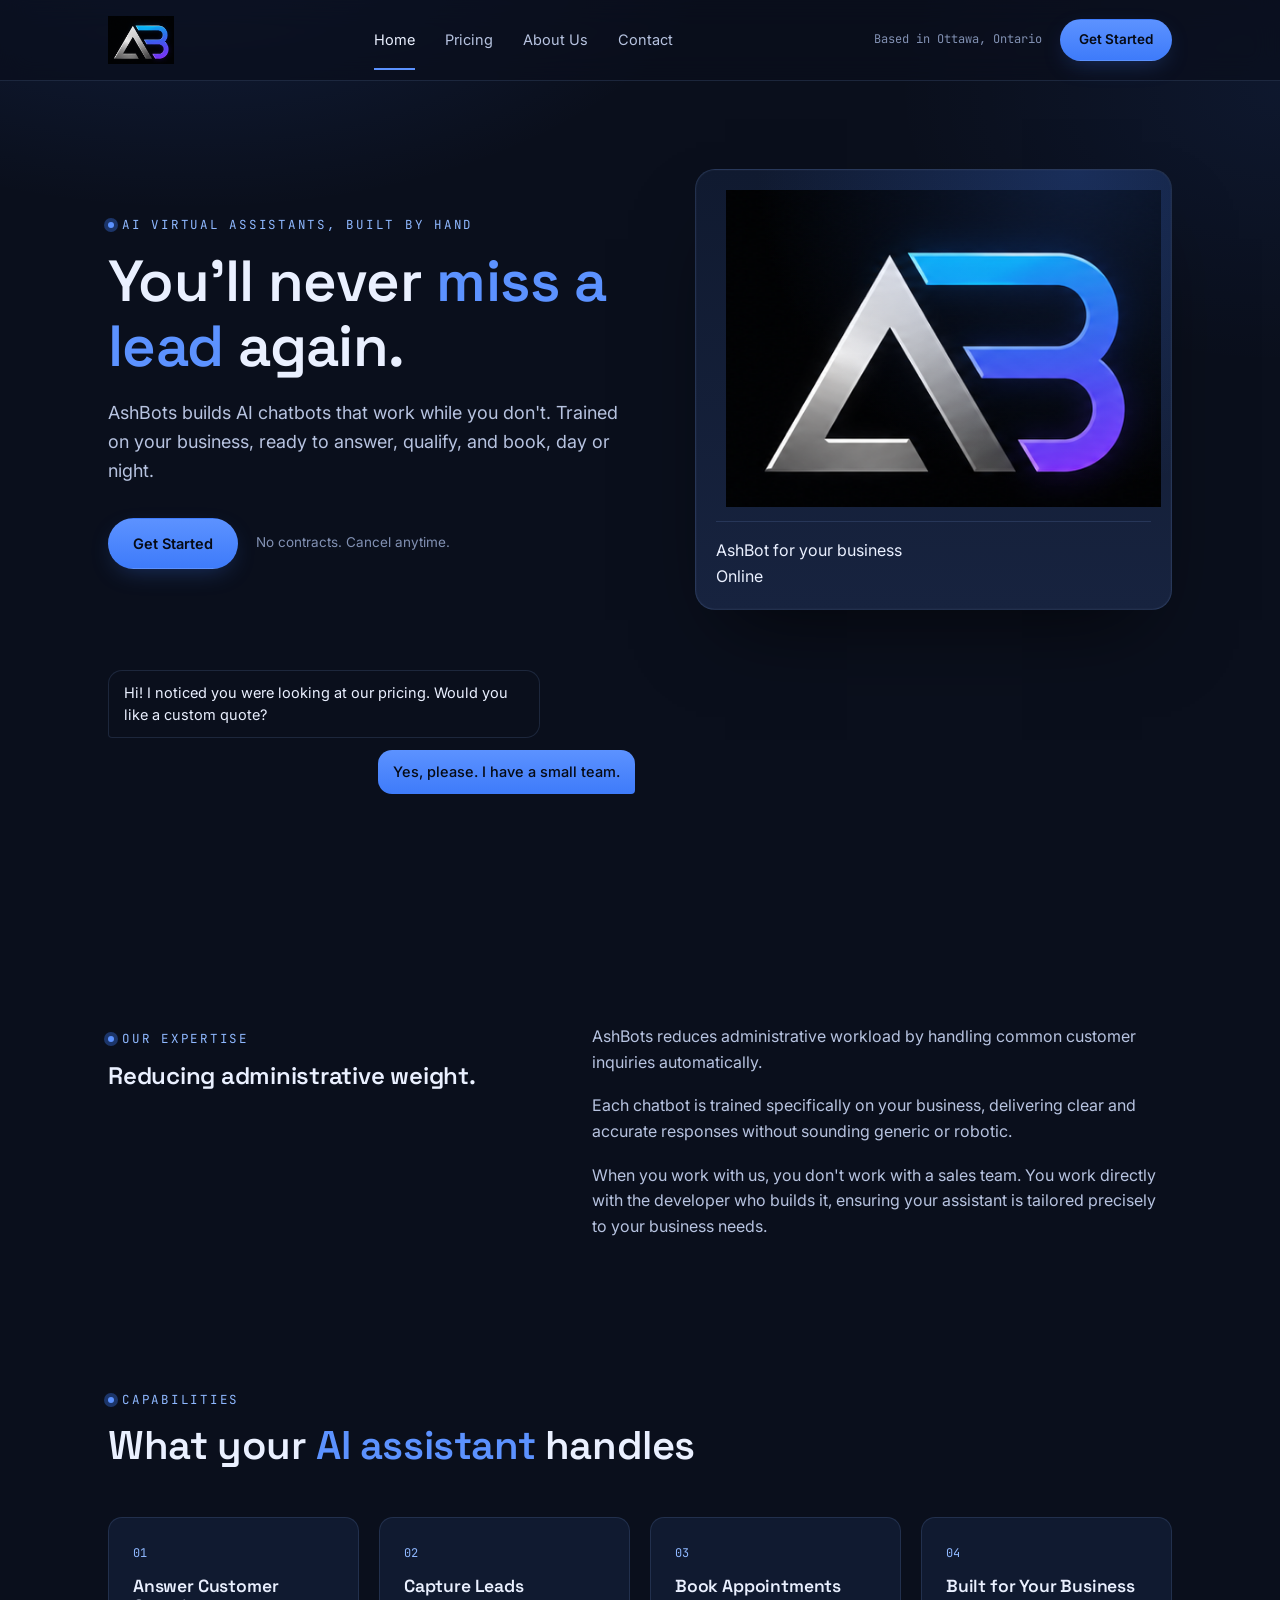
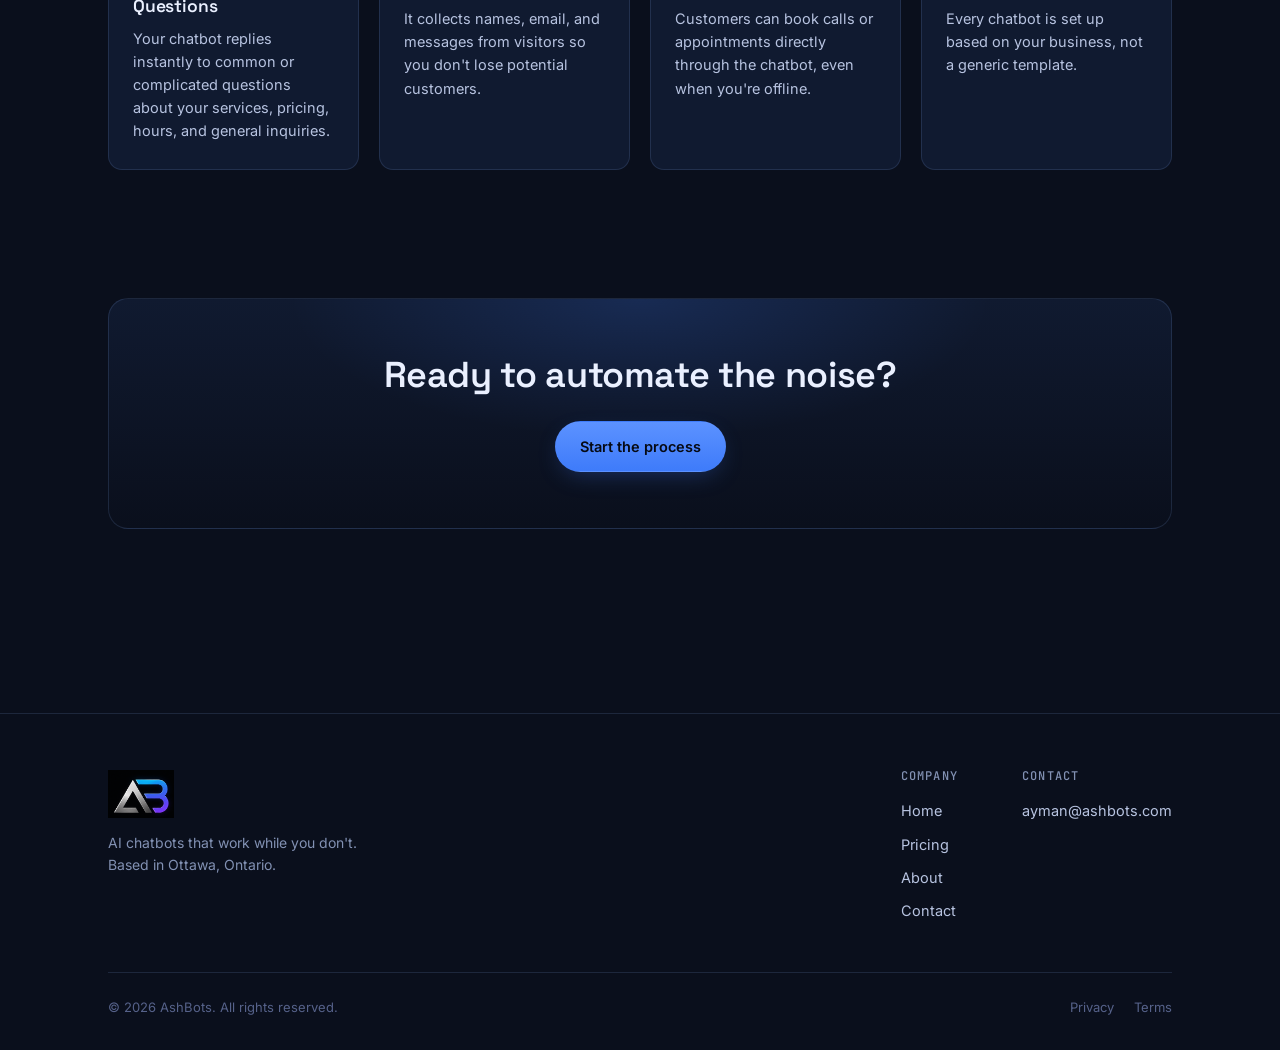
==== Ashbots/index.html @ 3899b925 "Update index.html" ====
<!DOCTYPE html>
<html lang="en">
<head>
<meta charset="UTF-8">
<meta name="viewport" content="width=device-width, initial-scale=1">
<title>AshBots - Custom AI Chatbots for Your Business</title>
<meta name="description" content="Build custom AI chatbots that help businesses reply to customers instantly, capture leads, and handle bookings 24/7. Work directly with the developer who builds it.">
<meta name="keywords" content="AI chatbot, custom chatbot, business automation, lead capture, customer service, 24/7 support">
<link rel="preconnect" href="https://fonts.googleapis.com">
<link href="https://fonts.googleapis.com/css2?family=Space+Grotesk:wght@500;600;700&family=Inter:wght@400;500;600&family=JetBrains+Mono:wght@400;500&display=swap" rel="stylesheet">
<link rel="stylesheet" href="styles.css">
<link rel="icon" type="image/png" href="favicon.png">
</head>
<body>

<header class="site">
  <nav class="nav">
    <a href="index.html" class="brand">
      <img src="logo-icon.png" alt="AshBots" class="brand-logo">
    </a>
    <div class="nav-links">
      <a href="index.html" class="active">Home</a>
      <a href="pricing.html">Pricing</a>
      <a href="about.html">About Us</a>
      <a href="contact.html">Contact</a>
    </div>
    <div class="nav-cta">
      <span class="location-tag">Based in Ottawa, Ontario</span>
      <a href="contact.html" class="btn btn-primary btn-sm">Get Started</a>
    </div>
  </nav>
</header>

<main class="wrap">

  <section class="hero">
    <div>
      <span class="eyebrow">AI virtual assistants, built by hand</span>
      <h1>You'll never <span class="accent">miss a lead</span> again.</h1>
      <p class="sub">AshBots builds AI chatbots that work while you don't. Trained on your business, ready to answer, qualify, and book, day or night.</p>
      <div class="actions">
        <a href="pricing.html" class="btn btn-primary">Get Started</a>
        <span class="fineprint">No contracts. Cancel anytime.</span>
      </div>
    </div>

    <div class="chat-demo">
      <div class="chat-head">
        <div class="chat-avatar">
    <img src="logo-icon.png" alt="AshBots">
</div>
    <img src="logo-icon.png" alt="AshBots">
</div>
        <div class="who">AshBot for your business</div>
        <div class="status">Online</div>
      </div>
      <div class="chat-body" id="chatBody"></div>
    </div>
  </section>

  <section id="expertise">
    <div class="split">
      <div>
        <span class="eyebrow">Our Expertise</span>
        <h2>Reducing administrative weight.</h2>
      </div>
      <div class="content-block">
        <p>AshBots reduces administrative workload by handling common customer inquiries automatically.</p>
        <p>Each chatbot is trained specifically on your business, delivering clear and accurate responses without sounding generic or robotic.</p>
        <p>When you work with us, you don't work with a sales team. You work directly with the developer who builds it, ensuring your assistant is tailored precisely to your business needs.</p>
      </div>
    </div>
  </section>

  <section id="handles">
    <div class="section-head">
      <span class="eyebrow">Capabilities</span>
      <h2>What your <span class="accent">AI assistant</span> handles</h2>
    </div>
    <div class="grid-4">
      <div class="card">
        <div class="num">01</div>
        <h3>Answer Customer Questions</h3>
        <p>Your chatbot replies instantly to common or complicated questions about your services, pricing, hours, and general inquiries.</p>
      </div>
      <div class="card">
        <div class="num">02</div>
        <h3>Capture Leads</h3>
        <p>It collects names, email, and messages from visitors so you don't lose potential customers.</p>
      </div>
      <div class="card">
        <div class="num">03</div>
        <h3>Book Appointments</h3>
        <p>Customers can book calls or appointments directly through the chatbot, even when you're offline.</p>
      </div>
      <div class="card">
        <div class="num">04</div>
        <h3>Built for Your Business</h3>
        <p>Every chatbot is set up based on your business, not a generic template.</p>
      </div>
    </div>
  </section>

  <section>
    <div class="cta-band">
      <h2>Ready to automate the noise?</h2>
      <a href="contact.html" class="btn btn-primary">Start the process</a>
    </div>
  </section>

</main>

<footer class="site">
  <div class="wrap">
    <div class="footer-grid">
      <div class="footer-brand">
        <a href="index.html" class="brand">
          <img src="logo-icon.png" alt="AshBots" class="brand-logo">
        </a>
        <p>AI chatbots that work while you don't. Based in Ottawa, Ontario.</p>
      </div>
      <div class="footer-cols">
        <div class="footer-col">
          <h4>Company</h4>
          <a href="index.html">Home</a>
          <a href="pricing.html">Pricing</a>
          <a href="about.html">About</a>
          <a href="contact.html">Contact</a>
        </div>
        <div class="footer-col">
          <h4>Contact</h4>
          <a href="mailto:ayman@ashbots.com">ayman@ashbots.com</a>
        </div>
      </div>
    </div>
    <div class="footer-bottom">
      <span>&copy; 2026 AshBots. All rights reserved.</span>
      <div class="legal">
        <a href="#">Privacy</a>
        <a href="#">Terms</a>
      </div>
    </div>
  </div>
</footer>

<script src="script.js"></script>
</body>
</html>
---- Ashbots/styles.css ----
/* ============================================================
   AshBots — Design tokens
   ============================================================ */
:root {
  --navy-950: #05080f;
  --navy-900: #0a0f1c;
  --navy-800: #101a30;
  --navy-700: #17233f;
  --line: rgba(143, 184, 255, 0.14);

  --blue-500: #3e7bfa;
  --blue-400: #5c92ff;
  --blue-300: #8fb8ff;
  --blue-glow: rgba(62, 123, 250, 0.35);

  --ink-100: #eaf0ff;
  --ink-300: #b7c3e0;
  --ink-500: #8291b3;
  --ink-700: #56628a;

  --font-display: "Space Grotesk", "Inter", sans-serif;
  --font-body: "Inter", -apple-system, BlinkMacSystemFont, sans-serif;
  --font-mono: "JetBrains Mono", ui-monospace, monospace;

  --radius: 14px;
  --radius-sm: 8px;
  --container: 1120px;
}

* { box-sizing: border-box; }

html { scroll-behavior: smooth; }

@media (prefers-reduced-motion: reduce) {
  html { scroll-behavior: auto; }
  * { animation-duration: 0.01ms !important; animation-iteration-count: 1 !important; transition-duration: 0.01ms !important; }
}

body {
  margin: 0;
  background: var(--navy-900);
  background-image:
    radial-gradient(ellipse 900px 500px at 15% -10%, rgba(62,123,250,0.16), transparent 60%),
    radial-gradient(ellipse 700px 500px at 100% 10%, rgba(62,123,250,0.08), transparent 55%);
  background-attachment: fixed;
  color: var(--ink-100);
  font-family: var(--font-body);
  font-size: 16px;
  line-height: 1.6;
  -webkit-font-smoothing: antialiased;
}

a { color: inherit; text-decoration: none; }

img { max-width: 100%; display: block; }

.wrap {
  max-width: var(--container);
  margin: 0 auto;
  padding: 0 28px;
}

h1, h2, h3, h4 {
  font-family: var(--font-display);
  font-weight: 600;
  line-height: 1.12;
  letter-spacing: -0.01em;
  margin: 0;
}

.eyebrow {
  font-family: var(--font-mono);
  font-size: 12.5px;
  letter-spacing: 0.14em;
  text-transform: uppercase;
  color: var(--blue-300);
  display: inline-flex;
  align-items: center;
  gap: 8px;
  margin-bottom: 14px;
}

.eyebrow::before {
  content: "";
  width: 6px;
  height: 6px;
  border-radius: 50%;
  background: var(--blue-400);
  box-shadow: 0 0 0 4px var(--blue-glow);
}

p.lead {
  color: var(--ink-300);
  font-size: 17px;
  max-width: 54ch;
}

/* ---------- Buttons ---------- */
.btn {
  display: inline-flex;
  align-items: center;
  gap: 8px;
  padding: 13px 24px;
  border-radius: 999px;
  font-family: var(--font-body);
  font-weight: 600;
  font-size: 14.5px;
  cursor: pointer;
  border: 1px solid transparent;
  transition: transform 0.18s ease, box-shadow 0.18s ease, background 0.18s ease, border-color 0.18s ease;
  white-space: nowrap;
}
.btn:hover { transform: translateY(-1px); }

.btn-primary {
  background: linear-gradient(180deg, var(--blue-400), var(--blue-500));
  color: #060a14;
  box-shadow: 0 8px 24px -8px var(--blue-glow);
}
.btn-primary:hover { box-shadow: 0 12px 30px -6px var(--blue-glow); }

.btn-ghost {
  background: transparent;
  border-color: var(--line);
  color: var(--ink-100);
}
.btn-ghost:hover { border-color: var(--blue-400); background: rgba(62,123,250,0.08); }

.btn-sm { padding: 9px 18px; font-size: 13.5px; }

/* ---------- Nav ---------- */
header.site {
  position: sticky;
  top: 0;
  z-index: 40;
  backdrop-filter: blur(14px);
  background: rgba(10, 15, 28, 0.72);
  border-bottom: 1px solid var(--line);
}
.nav {
  display: flex;
  align-items: center;
  justify-content: space-between;
  padding: 16px 28px;
  max-width: var(--container);
  margin: 0 auto;
}
.brand {
  display: flex;
  align-items: center;
  gap: 10px;
  font-family: var(--font-display);
  font-weight: 700;
  font-size: 18px;
  letter-spacing: -0.01em;
}
.brand .mark {
  width: 28px;
  height: 28px;
  border-radius: 8px;
  background: linear-gradient(135deg, var(--blue-400), #1b3a8a);
  display: grid;
  place-items: center;
  font-family: var(--font-mono);
  font-size: 13px;
  color: #060a14;
  font-weight: 700;
  box-shadow: 0 0 0 1px rgba(255,255,255,0.06) inset;
}
.nav-links {
  display: flex;
  align-items: center;
  gap: 30px;
}
.nav-links a {
  font-size: 14.5px;
  color: var(--ink-300);
  transition: color 0.15s ease;
  position: relative;
}
.nav-links a:hover { color: var(--ink-100); }
.nav-links a.active { color: var(--ink-100); }
.nav-links a.active::after {
  content: "";
  position: absolute;
  left: 0; right: 0; bottom: -18px;
  height: 2px;
  background: var(--blue-400);
}
.nav-cta { display: flex; align-items: center; gap: 18px; }
.location-tag {
  font-family: var(--font-mono);
  font-size: 12px;
  color: var(--ink-500);
}
.nav-toggle { display: none; }

@media (max-width: 860px) {
  .nav-links { display: none; }
  .location-tag { display: none; }
}

/* ---------- Footer ---------- */
footer.site {
  border-top: 1px solid var(--line);
  margin-top: 120px;
  padding: 56px 0 32px;
}
.footer-grid {
  display: flex;
  justify-content: space-between;
  gap: 40px;
  flex-wrap: wrap;
  padding-bottom: 40px;
}
.footer-brand p {
  color: var(--ink-500);
  font-size: 14px;
  max-width: 32ch;
  margin-top: 14px;
}
.footer-cols {
  display: flex;
  gap: 64px;
  flex-wrap: wrap;
}
.footer-col h4 {
  font-family: var(--font-mono);
  font-size: 12px;
  letter-spacing: 0.1em;
  text-transform: uppercase;
  color: var(--ink-500);
  font-weight: 500;
  margin-bottom: 16px;
}
.footer-col a, .footer-col span {
  display: block;
  color: var(--ink-300);
  font-size: 14.5px;
  margin-bottom: 10px;
}
.footer-col a:hover { color: var(--blue-300); }
.footer-bottom {
  display: flex;
  justify-content: space-between;
  align-items: center;
  padding-top: 24px;
  border-top: 1px solid var(--line);
  font-size: 13px;
  color: var(--ink-700);
  flex-wrap: wrap;
  gap: 12px;
}
.footer-bottom .legal { display: flex; gap: 20px; }
.footer-bottom .legal a { color: var(--ink-700); }
.footer-bottom .legal a:hover { color: var(--ink-300); }

/* ---------- Hero ---------- */
.hero {
  padding: 88px 0 60px;
  display: grid;
  grid-template-columns: 1.05fr 0.95fr;
  gap: 60px;
  align-items: center;
}
.hero h1 {
  font-size: clamp(38px, 5vw, 58px);
  color: var(--ink-100);
}
.hero h1 .accent { color: var(--blue-400); }
.hero .sub {
  margin-top: 20px;
  color: var(--ink-300);
  font-size: 18px;
}
.hero .actions {
  margin-top: 32px;
  display: flex;
  align-items: center;
  gap: 18px;
}
.hero .fineprint {
  font-size: 13.5px;
  color: var(--ink-500);
}

@media (max-width: 900px) {
  .hero { grid-template-columns: 1fr; padding-top: 48px; }
}

/* ---------- Chat demo (signature element) ---------- */
.chat-demo {
  background: linear-gradient(180deg, var(--navy-800), var(--navy-700));
  border: 1px solid var(--line);
  border-radius: 20px;
  padding: 20px;
  box-shadow: 0 40px 80px -30px rgba(0,0,0,0.6), 0 0 0 1px rgba(255,255,255,0.02) inset;
  position: relative;
  overflow: hidden;
}
.chat-demo::before {
  content: "";
  position: absolute;
  inset: -1px;
  background: radial-gradient(circle at 80% 0%, var(--blue-glow), transparent 55%);
  opacity: 0.6;
  pointer-events: none;
}
.chat-head {
  display: flex;
  align-items: center;
  gap: 10px;
  padding-bottom: 14px;
  margin-bottom: 16px;
  border-bottom: 1px solid var(--line);
}
.chat-avatar {
  width: 40px;
  height: 40px;
  display: flex;
  align-items: center;
  justify-content: center;
}

.chat-avatar img {
  width: 100%;
  height: 100%;
  object-fit: contain;
}
.chat-head .who { font-size: 14.5px; font-weight: 600; }
.chat-head .status {
  font-family: var(--font-mono);
  font-size: 11.5px;
  color: #4ee6a8;
  display: flex; align-items: center; gap: 6px;
  margin-left: auto;
}
.chat-head .status::before {
  content: ""; width: 6px; height: 6px; border-radius: 50%; background: #4ee6a8;
}
.chat-body {
  display: flex;
  flex-direction: column;
  gap: 12px;
  min-height: 230px;
}
.bubble {
  max-width: 82%;
  padding: 11px 15px;
  border-radius: 14px;
  font-size: 14.5px;
  line-height: 1.5;
  opacity: 0;
  transform: translateY(8px);
  animation: rise 0.5s ease forwards;
}
.bubble.bot {
  background: var(--navy-900);
  border: 1px solid var(--line);
  border-bottom-left-radius: 4px;
  align-self: flex-start;
  color: var(--ink-100);
}
.bubble.user {
  background: linear-gradient(180deg, var(--blue-400), var(--blue-500));
  border-bottom-right-radius: 4px;
  align-self: flex-end;
  color: #060a14;
  font-weight: 500;
}
.bubble.system {
  align-self: center;
  background: rgba(78, 230, 168, 0.1);
  border: 1px solid rgba(78, 230, 168, 0.3);
  color: #4ee6a8;
  font-family: var(--font-mono);
  font-size: 12px;
  padding: 6px 14px;
  border-radius: 999px;
}
.typing {
  align-self: flex-start;
  display: flex;
  gap: 4px;
  padding: 13px 16px;
  background: var(--navy-900);
  border: 1px solid var(--line);
  border-radius: 14px;
  border-bottom-left-radius: 4px;
  opacity: 0;
  animation: rise 0.4s ease forwards;
}
.typing span {
  width: 6px; height: 6px; border-radius: 50%;
  background: var(--ink-500);
  animation: bounce 1.2s infinite ease-in-out;
}
.typing span:nth-child(2) { animation-delay: 0.15s; }
.typing span:nth-child(3) { animation-delay: 0.3s; }

@keyframes rise { to { opacity: 1; transform: translateY(0); } }
@keyframes bounce { 0%, 60%, 100% { transform: translateY(0); opacity: 0.5;} 30% { transform: translateY(-4px); opacity: 1; } }

/* ---------- Sections ---------- */
section { padding: 64px 0; }
.section-head { max-width: 640px; margin-bottom: 48px; }
.section-head h2 { font-size: clamp(28px, 3.4vw, 40px); }
.section-head .accent { color: var(--blue-400); }

/* ---------- Cards / grid ---------- */
.grid-4 {
  display: grid;
  grid-template-columns: repeat(4, 1fr);
  gap: 20px;
}
@media (max-width: 980px) { .grid-4 { grid-template-columns: repeat(2, 1fr); } }
@media (max-width: 600px) { .grid-4 { grid-template-columns: 1fr; } }

.card {
  background: var(--navy-800);
  border: 1px solid var(--line);
  border-radius: var(--radius);
  padding: 26px 24px;
  transition: border-color 0.2s ease, transform 0.2s ease;
}
.card:hover { border-color: rgba(143,184,255,0.32); transform: translateY(-3px); }
.card .num {
  font-family: var(--font-mono);
  font-size: 12px;
  color: var(--blue-300);
  margin-bottom: 14px;
}
.card h3 { font-size: 17.5px; margin-bottom: 10px; }
.card p { color: var(--ink-300); font-size: 14.5px; margin: 0; }

/* ---------- Split content block ---------- */
.split {
  display: grid;
  grid-template-columns: 0.85fr 1.15fr;
  gap: 56px;
  align-items: start;
}
@media (max-width: 900px) { .split { grid-template-columns: 1fr; } }

.stat-panel {
  background: var(--navy-800);
  border: 1px solid var(--line);
  border-radius: var(--radius);
  padding: 28px;
}
.stat-panel .quote {
  font-family: var(--font-display);
  font-size: 19px;
  line-height: 1.5;
  color: var(--ink-100);
}
.stat-panel .quote::before { content: "\201C"; color: var(--blue-400); }
.stat-panel .quote::after { content: "\201D"; color: var(--blue-400); }

.content-block p { color: var(--ink-300); margin: 0 0 18px; }
.content-block h3 { font-size: 20px; margin: 28px 0 12px; color: var(--ink-100); }
.content-block h3:first-child { margin-top: 0; }

/* ---------- CTA band ---------- */
.cta-band {
  border: 1px solid var(--line);
  border-radius: 20px;
  padding: 56px 48px;
  text-align: center;
  background: linear-gradient(180deg, var(--navy-800), var(--navy-900));
  position: relative;
  overflow: hidden;
}
.cta-band::before {
  content: "";
  position: absolute;
  inset: 0;
  background: radial-gradient(ellipse 500px 200px at 50% 0%, var(--blue-glow), transparent 70%);
  opacity: 0.5;
}
.cta-band h2 { font-size: clamp(26px, 3.4vw, 36px); position: relative; }
.cta-band .btn { margin-top: 26px; position: relative; }

/* ---------- Pricing ---------- */
.pricing-grid {
  display: grid;
  grid-template-columns: 1fr 1fr;
  gap: 24px;
  align-items: stretch;
}
@media (max-width: 800px) { .pricing-grid { grid-template-columns: 1fr; } }

.plan {
  background: var(--navy-800);
  border: 1px solid var(--line);
  border-radius: 18px;
  padding: 32px;
  display: flex;
  flex-direction: column;
}
.plan.featured {
  border-color: var(--blue-400);
  box-shadow: 0 0 0 1px var(--blue-400), 0 30px 60px -30px var(--blue-glow);
  position: relative;
}
.plan.featured::before {
  content: "Most chosen";
  position: absolute;
  top: -12px; left: 32px;
  background: var(--blue-400);
  color: #060a14;
  font-family: var(--font-mono);
  font-size: 11px;
  letter-spacing: 0.06em;
  text-transform: uppercase;
  padding: 5px 12px;
  border-radius: 999px;
  font-weight: 700;
}
.plan-name { font-family: var(--font-mono); font-size: 13px; letter-spacing: 0.08em; text-transform: uppercase; color: var(--blue-300); margin-bottom: 14px; }
.plan-price { font-family: var(--font-display); font-size: 30px; margin-bottom: 6px; color: var(--ink-100); }
.plan-price span { font-size: 15px; color: var(--ink-500); font-family: var(--font-body); font-weight: 400; }
.plan-desc { color: var(--ink-300); font-size: 14.5px; margin-bottom: 22px; }
.plan-list { list-style: none; margin: 0 0 28px; padding: 0; flex: 1; }
.plan-list li {
  display: flex;
  gap: 10px;
  align-items: flex-start;
  font-size: 14.5px;
  color: var(--ink-300);
  padding: 9px 0;
  border-top: 1px solid var(--line);
}
.plan-list li:first-child { border-top: none; }
.plan-list li::before {
  content: "";
  flex-shrink: 0;
  width: 16px; height: 16px;
  margin-top: 2px;
  border-radius: 5px;
  background: rgba(62,123,250,0.16);
  border: 1px solid rgba(143,184,255,0.3);
}
.plan .btn { align-self: flex-start; }

.pricing-note {
  margin-top: 36px;
  text-align: center;
  color: var(--ink-500);
  font-size: 14.5px;
}
.pricing-quote {
  font-family: var(--font-display);
  font-size: 20px;
  text-align: center;
  color: var(--ink-100);
  max-width: 620px;
  margin: 0 auto 56px;
}

/* ---------- Contact form ---------- */
.contact-grid {
  display: grid;
  grid-template-columns: 0.9fr 1.1fr;
  gap: 56px;
}
@media (max-width: 900px) { .contact-grid { grid-template-columns: 1fr; } }

.form-panel {
  background: var(--navy-800);
  border: 1px solid var(--line);
  border-radius: var(--radius);
  padding: 32px;
}
.field { margin-bottom: 20px; }
.field label {
  display: block;
  font-size: 13.5px;
  color: var(--ink-300);
  margin-bottom: 8px;
  font-family: var(--font-mono);
  letter-spacing: 0.02em;
}
.field input, .field textarea {
  width: 100%;
  background: var(--navy-900);
  border: 1px solid var(--line);
  border-radius: var(--radius-sm);
  padding: 12px 14px;
  color: var(--ink-100);
  font-family: var(--font-body);
  font-size: 14.5px;
  resize: vertical;
  transition: border-color 0.15s ease;
}
.field input:focus, .field textarea:focus {
  outline: none;
  border-color: var(--blue-400);
}
.direct-box {
  border-top: 1px solid var(--line);
  margin-top: 24px;
  padding-top: 20px;
}
.direct-box .email {
  font-family: var(--font-mono);
  color: var(--blue-300);
  font-size: 14px;
}
.brand-logo {
    height: 48px;
    width: auto;
    display: block;
}
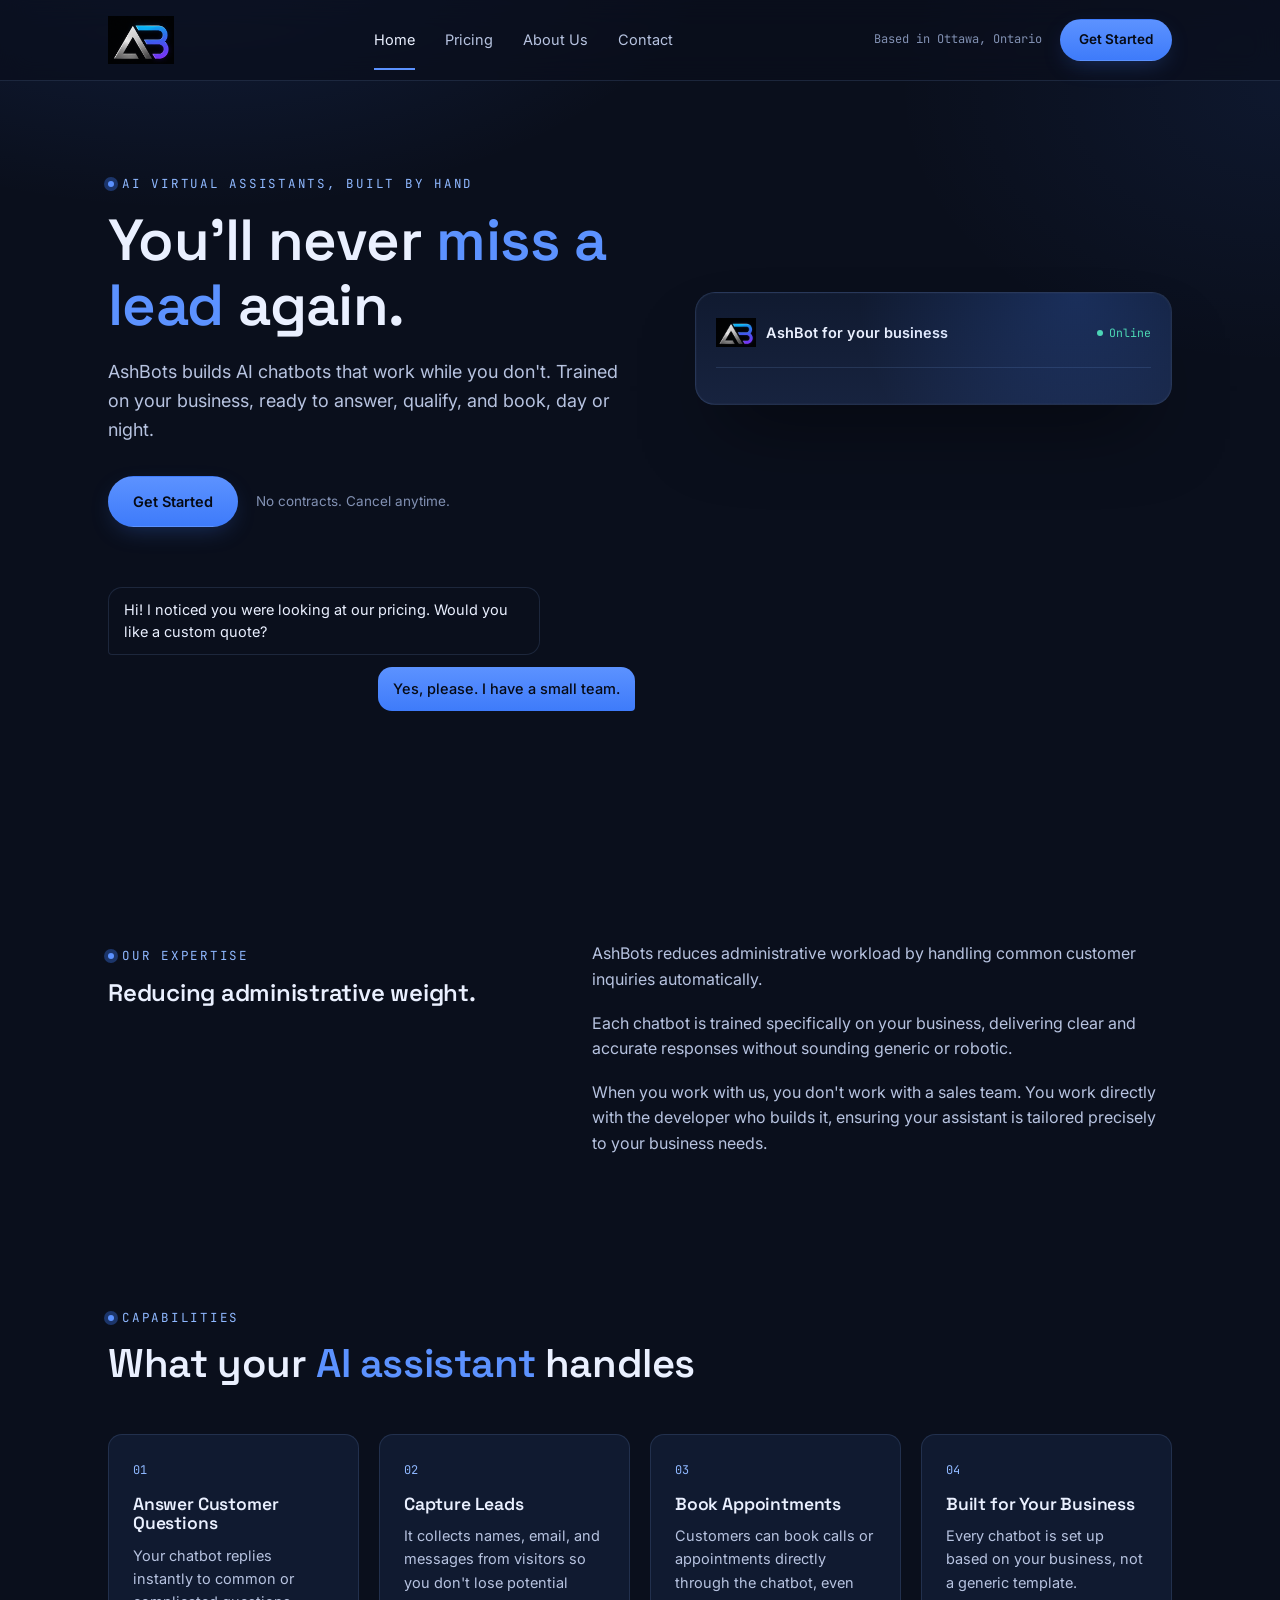
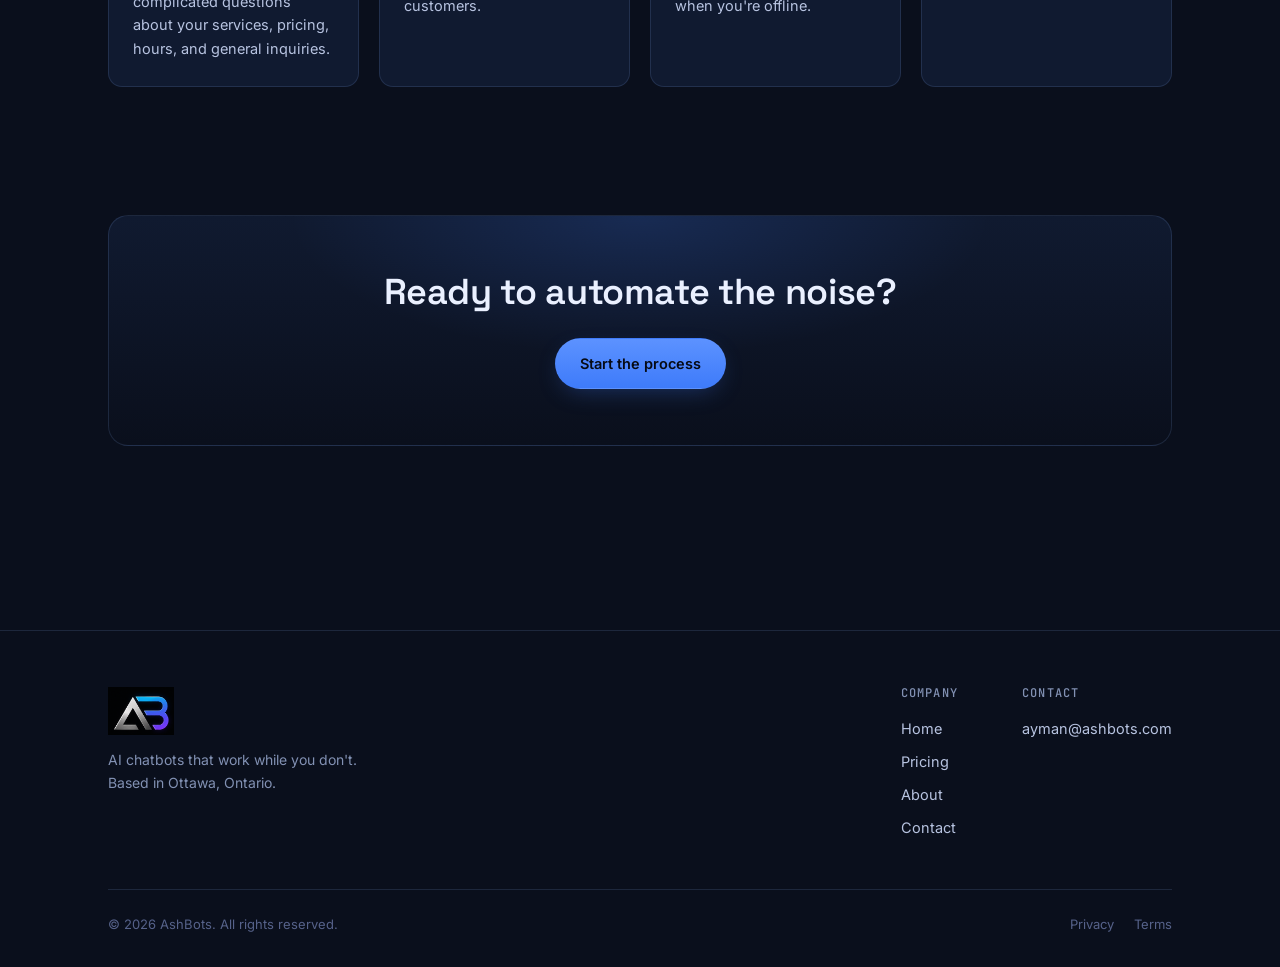
==== commit 9268a77f: "Update index.html" ====
--- a/Ashbots/index.html
+++ b/Ashbots/index.html
@@ -45,14 +45,13 @@
     </div>
 
     <div class="chat-demo">
-      <div class="chat-head">
-        <div class="chat-avatar">
-    <img src="logo-icon.png" alt="AshBots">
+     <div class="chat-head">
+    <div class="chat-avatar">
+        <img src="logo-icon.png" alt="AshBots">
+    </div>
+    <div class="who">AshBot for your business</div>
+    <div class="status">Online</div>
 </div>
-    <img src="logo-icon.png" alt="AshBots">
-</div>
-        <div class="who">AshBot for your business</div>
-        <div class="status">Online</div>
       </div>
       <div class="chat-body" id="chatBody"></div>
     </div>
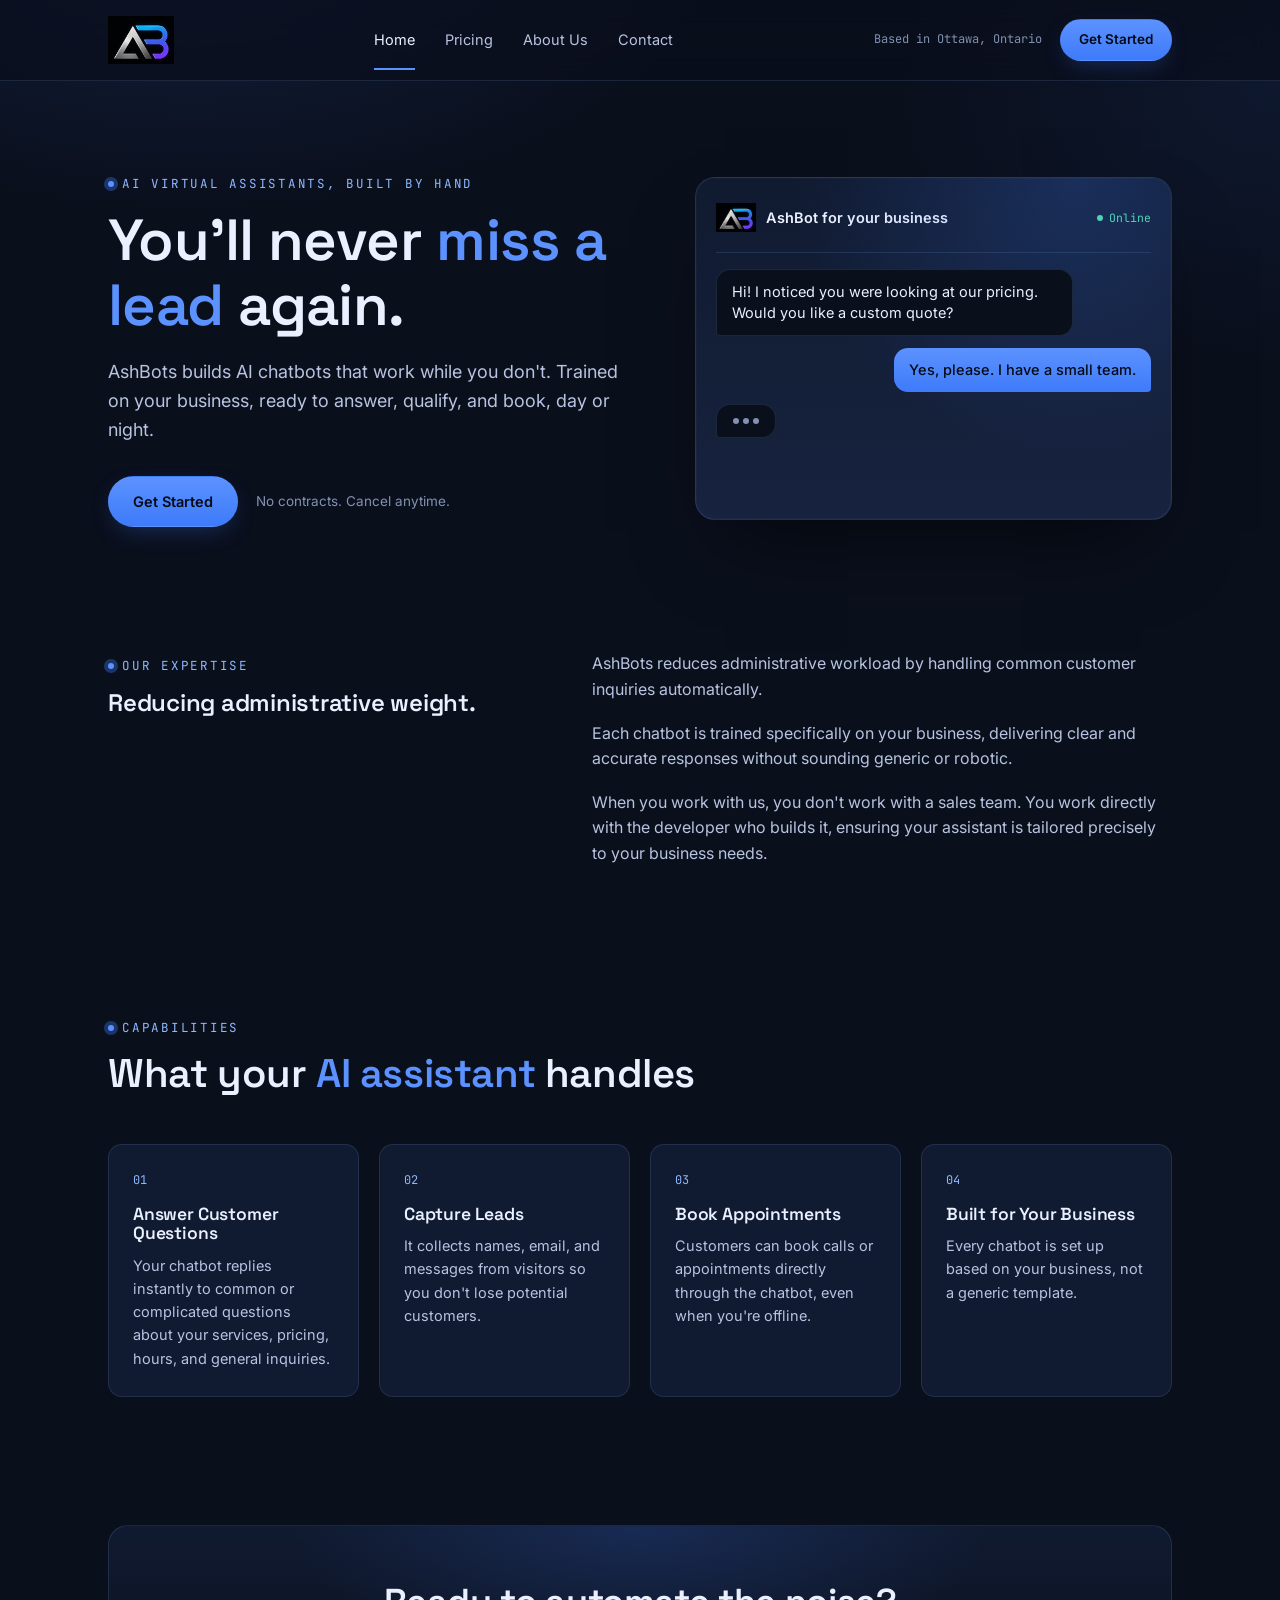
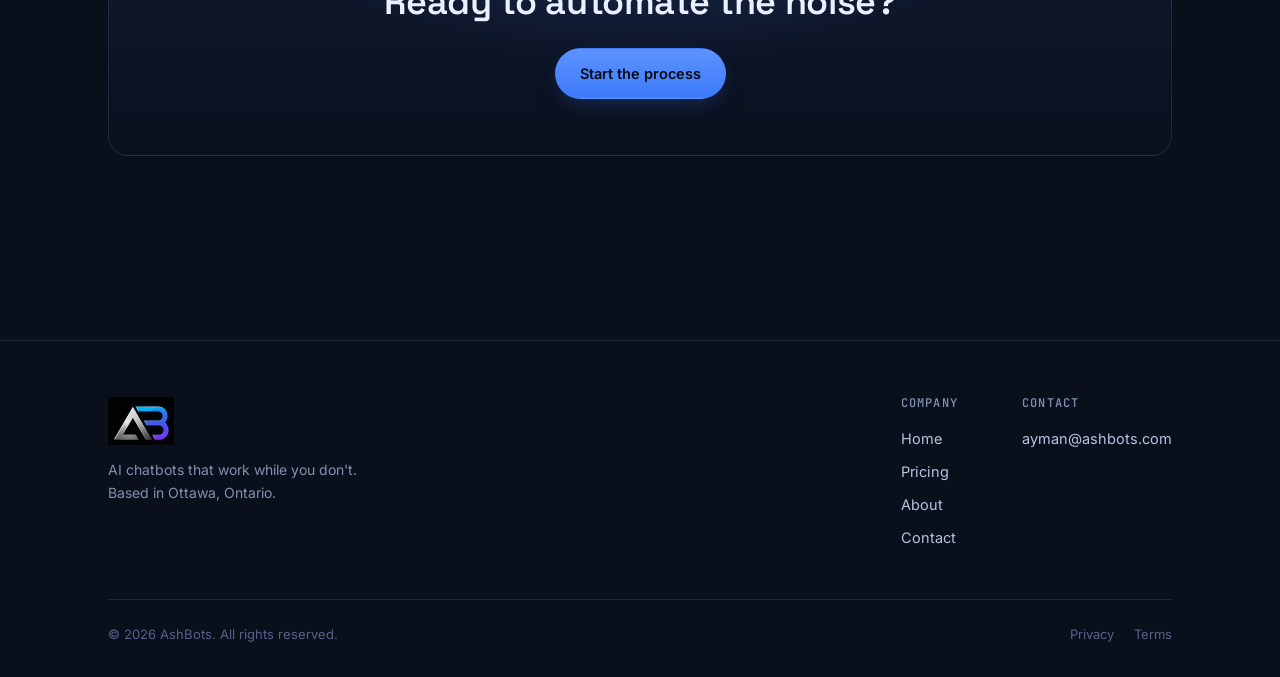
==== commit 84e98c6d: "Update index.html" ====
--- a/Ashbots/index.html
+++ b/Ashbots/index.html
@@ -45,16 +45,16 @@
     </div>
 
     <div class="chat-demo">
-     <div class="chat-head">
+  <div class="chat-head">
     <div class="chat-avatar">
-        <img src="logo-icon.png" alt="AshBots">
+      <img src="logo-icon.png" alt="AshBots">
     </div>
     <div class="who">AshBot for your business</div>
     <div class="status">Online</div>
+  </div>
+
+  <div class="chat-body" id="chatBody"></div>
 </div>
-      </div>
-      <div class="chat-body" id="chatBody"></div>
-    </div>
   </section>
 
   <section id="expertise">
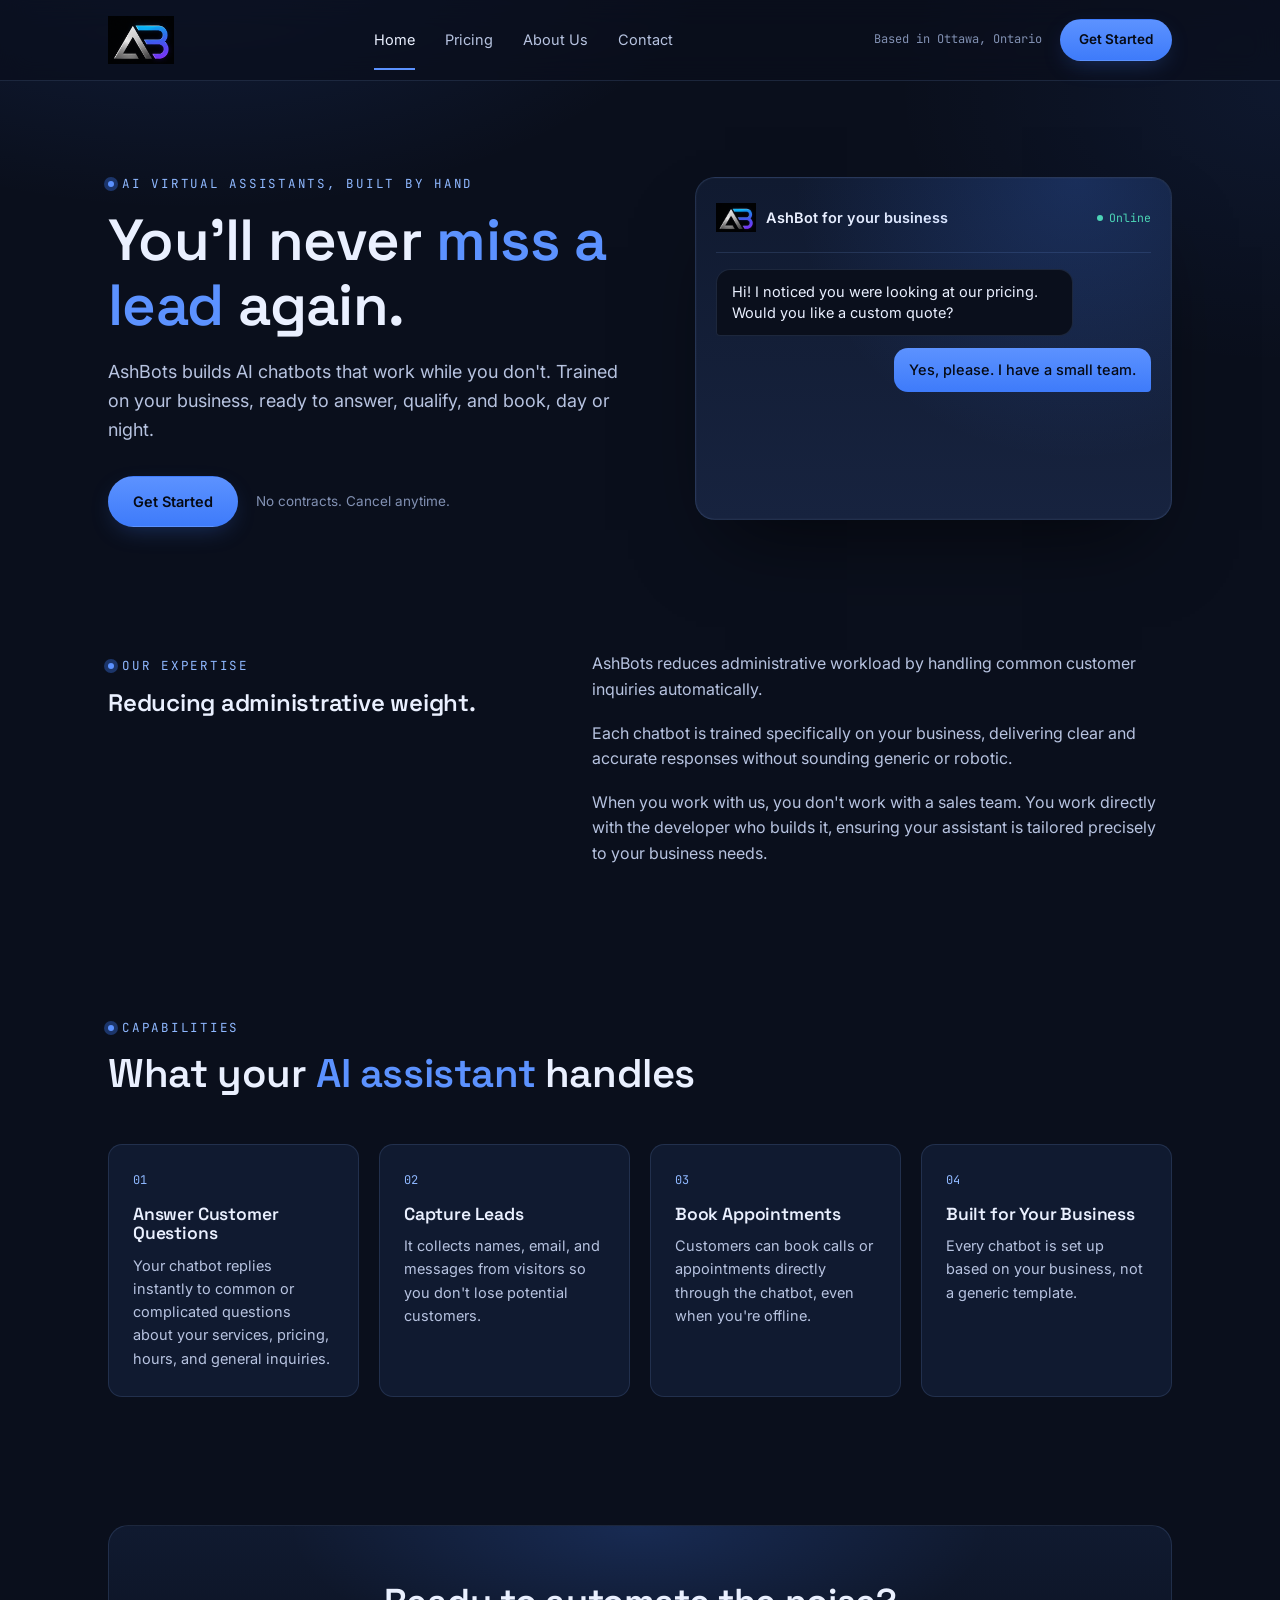
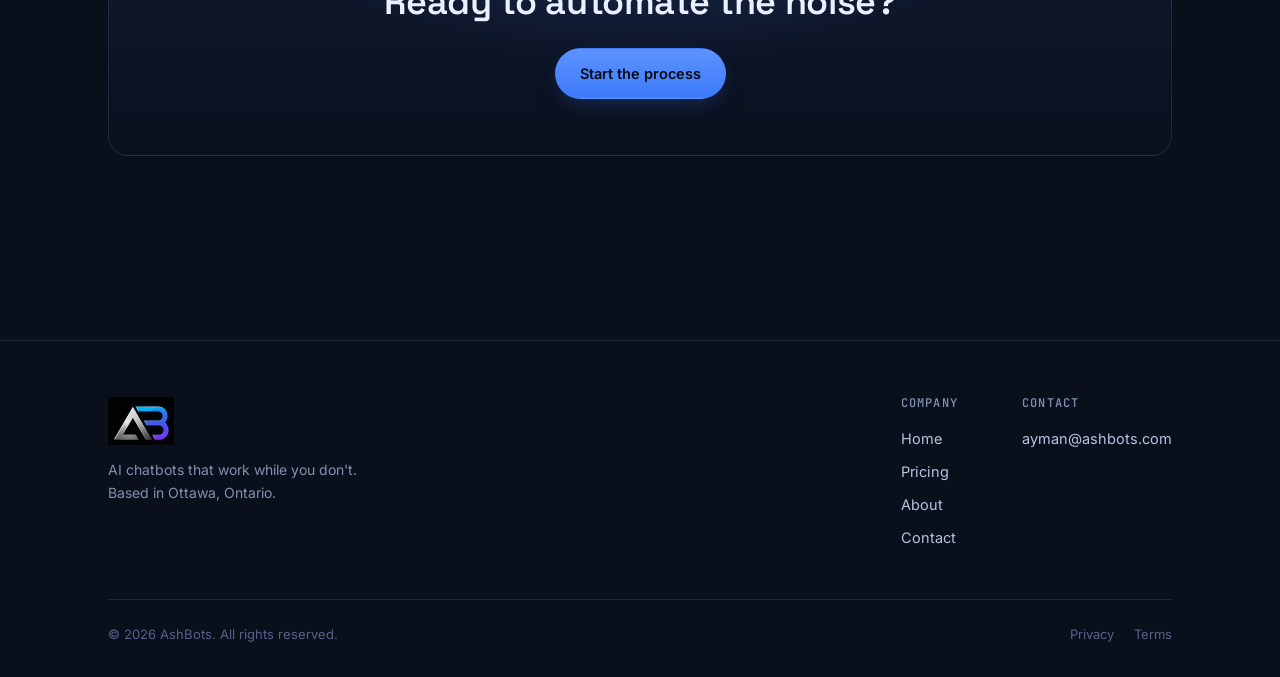
==== commit cba7c0d3: "Update index.html" ====
--- a/Ashbots/index.html
+++ b/Ashbots/index.html
@@ -45,16 +45,15 @@
     </div>
 
     <div class="chat-demo">
-  <div class="chat-head">
-    <div class="chat-avatar">
-      <img src="logo-icon.png" alt="AshBots">
+      <div class="chat-head">
+        <div class="chat-avatar">
+          <img src="logo-icon.png" alt="AshBots">
+        </div>
+        <div class="who">AshBot for your business</div>
+        <div class="status">Online</div>
+      </div>
+      <div class="chat-body" id="chatBody"></div>
     </div>
-    <div class="who">AshBot for your business</div>
-    <div class="status">Online</div>
-  </div>
-
-  <div class="chat-body" id="chatBody"></div>
-</div>
   </section>
 
   <section id="expertise">
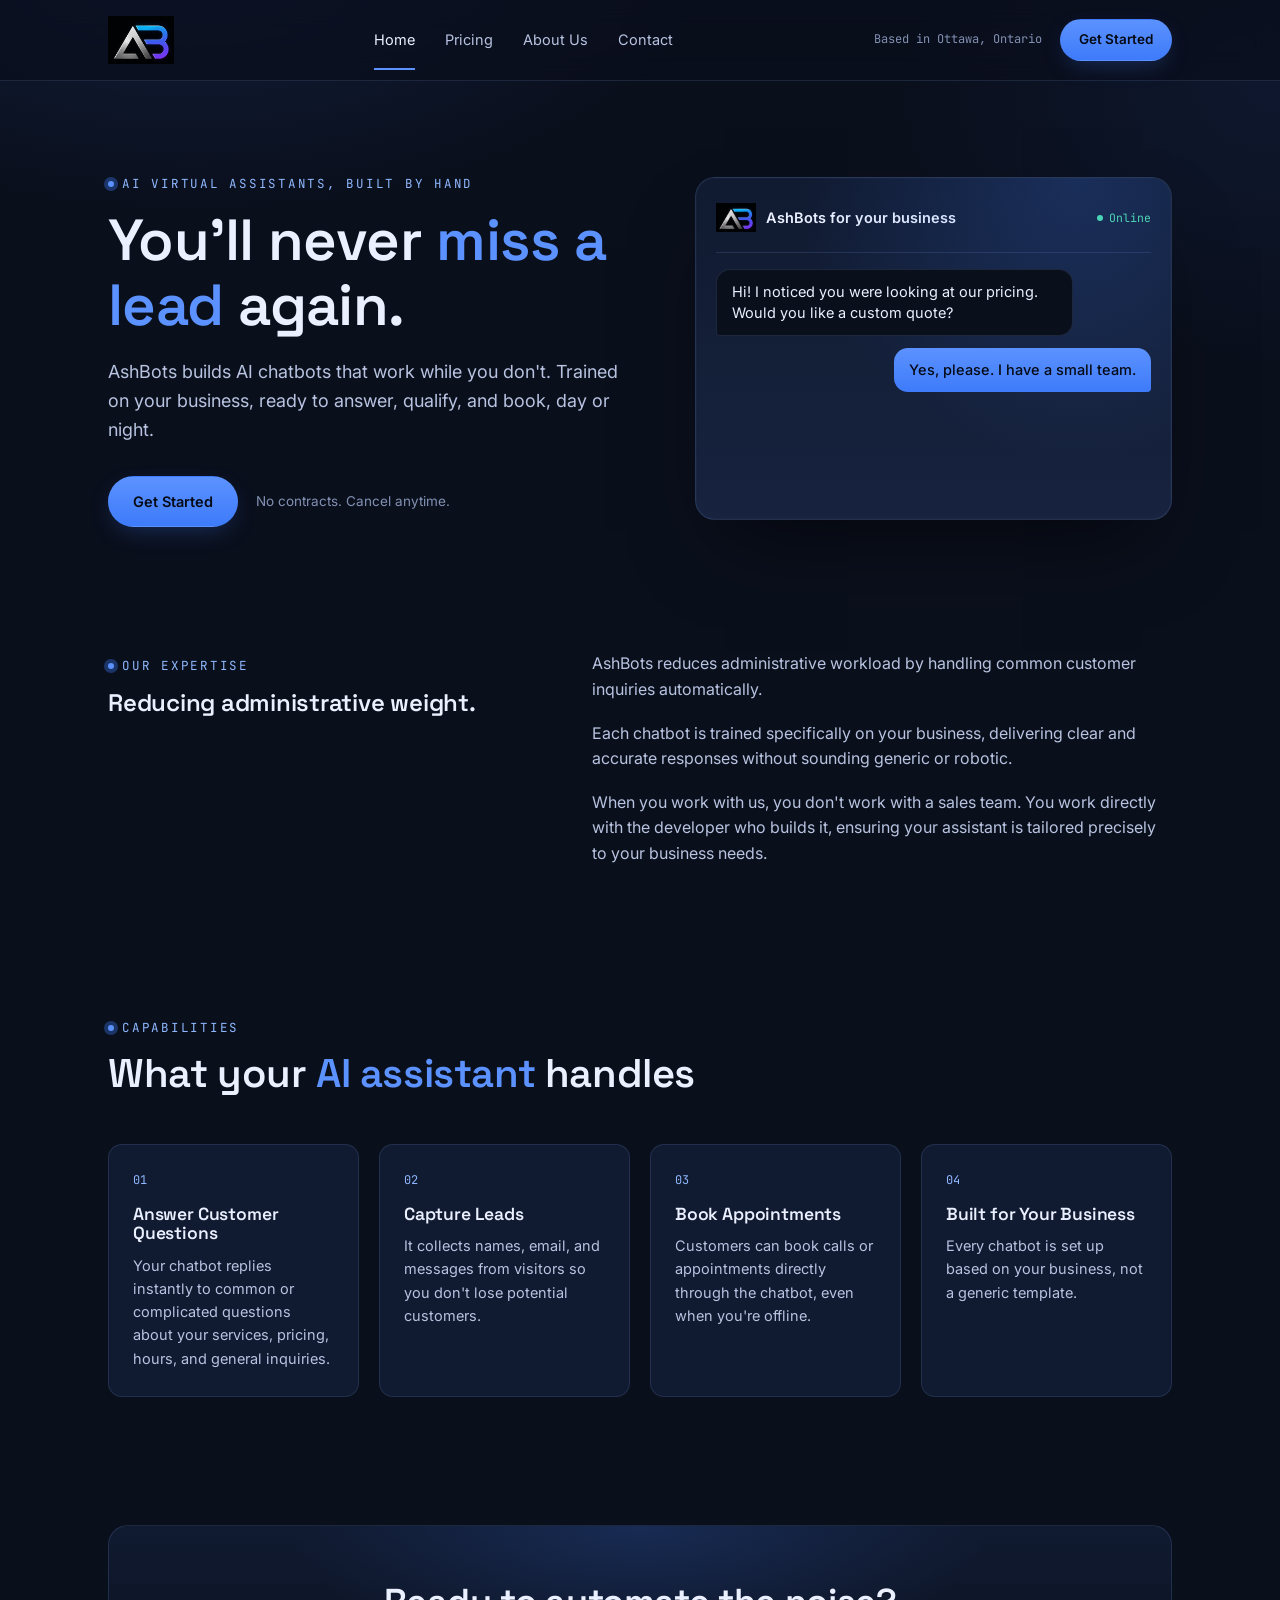
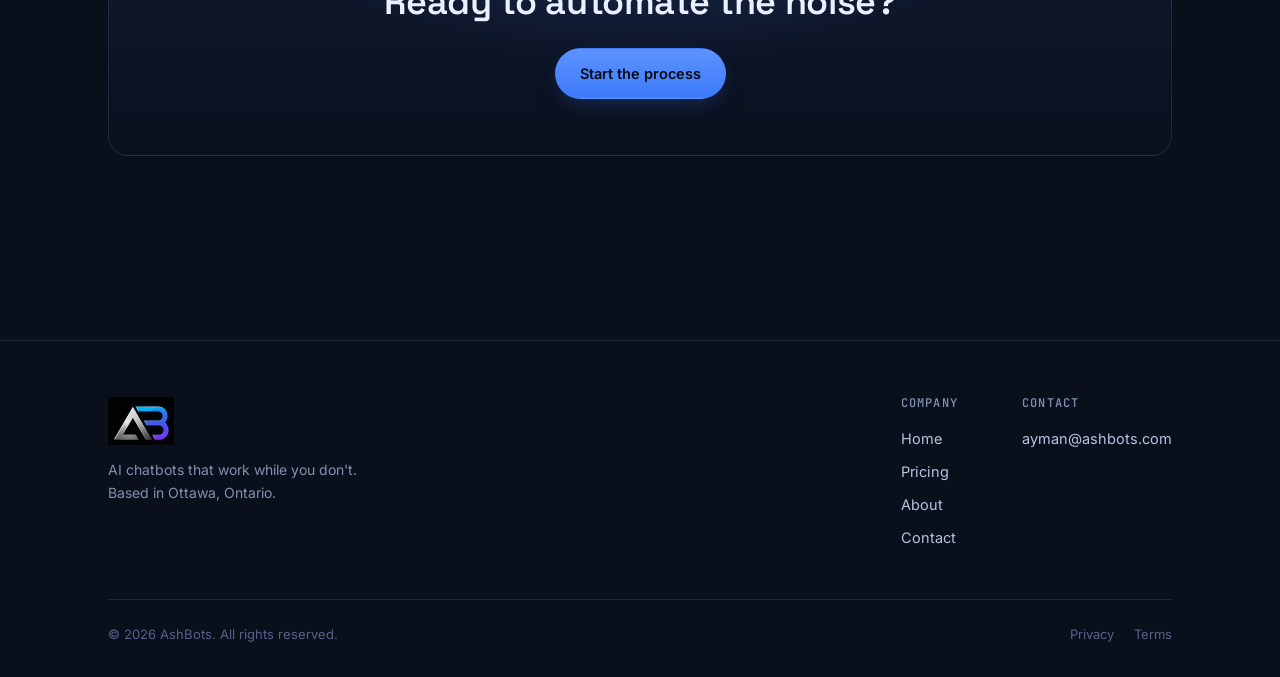
==== commit 462ca94e: "Update index.html" ====
--- a/Ashbots/index.html
+++ b/Ashbots/index.html
@@ -49,7 +49,7 @@
         <div class="chat-avatar">
           <img src="logo-icon.png" alt="AshBots">
         </div>
-        <div class="who">AshBot for your business</div>
+        <div class="who">AshBots for your business</div>
         <div class="status">Online</div>
       </div>
       <div class="chat-body" id="chatBody"></div>
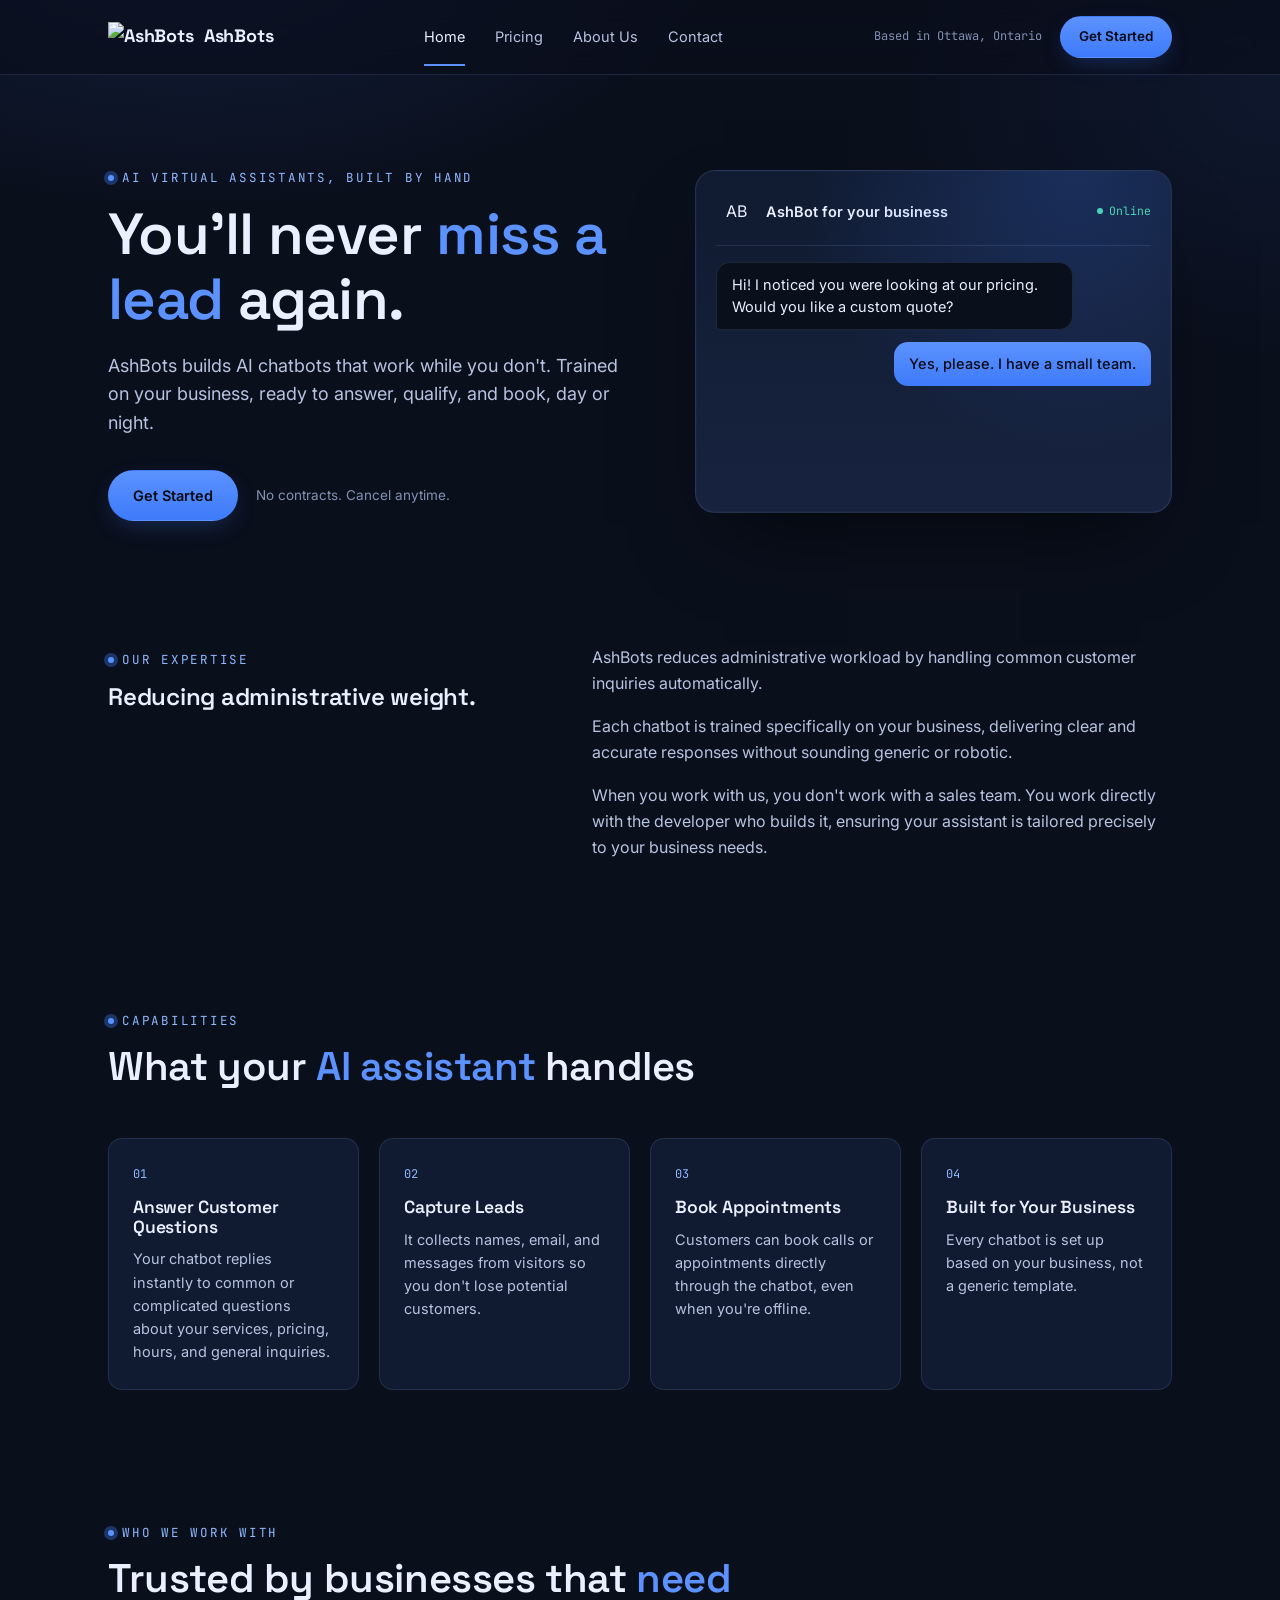
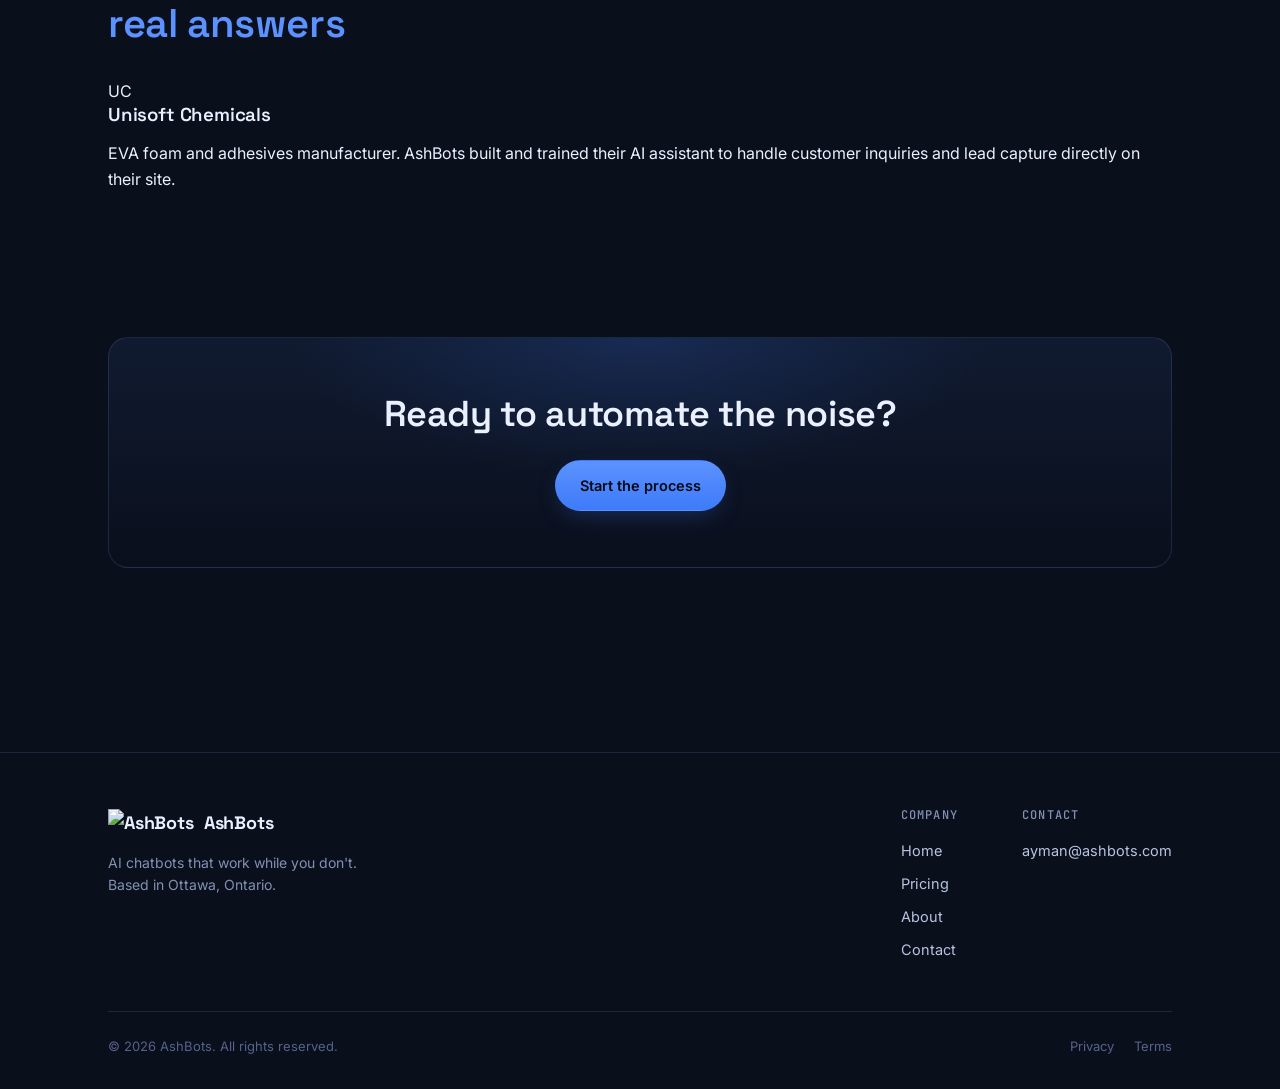
==== commit 97287429: "Update index.html" ====
--- a/Ashbots/index.html
+++ b/Ashbots/index.html
@@ -8,16 +8,14 @@
 <meta name="keywords" content="AI chatbot, custom chatbot, business automation, lead capture, customer service, 24/7 support">
 <link rel="preconnect" href="https://fonts.googleapis.com">
 <link href="https://fonts.googleapis.com/css2?family=Space+Grotesk:wght@500;600;700&family=Inter:wght@400;500;600&family=JetBrains+Mono:wght@400;500&display=swap" rel="stylesheet">
+<link rel="icon" type="image/png" href="assets/favicon.png">
 <link rel="stylesheet" href="styles.css">
-<link rel="icon" type="image/png" href="favicon.png">
 </head>
 <body>
 
 <header class="site">
   <nav class="nav">
-    <a href="index.html" class="brand">
-      <img src="logo-icon.png" alt="AshBots" class="brand-logo">
-    </a>
+    <a href="index.html" class="brand"><img src="assets/logo-icon.png" alt="AshBots" class="brand-icon"> AshBots</a>
     <div class="nav-links">
       <a href="index.html" class="active">Home</a>
       <a href="pricing.html">Pricing</a>
@@ -46,10 +44,8 @@
 
     <div class="chat-demo">
       <div class="chat-head">
-        <div class="chat-avatar">
-          <img src="logo-icon.png" alt="AshBots">
-        </div>
-        <div class="who">AshBots for your business</div>
+        <div class="chat-avatar">AB</div>
+        <div class="who">AshBot for your business</div>
         <div class="status">Online</div>
       </div>
       <div class="chat-body" id="chatBody"></div>
@@ -99,6 +95,20 @@
     </div>
   </section>
 
+  <section id="spotlight">
+    <div class="section-head" style="margin-bottom: 32px;">
+      <span class="eyebrow">Who we work with</span>
+      <h2>Trusted by businesses that <span class="accent">need real answers</span></h2>
+    </div>
+    <div class="spotlight-card">
+      <div class="spotlight-mark">UC</div>
+      <div class="spotlight-body">
+        <h3>Unisoft Chemicals</h3>
+        <p>EVA foam and adhesives manufacturer. AshBots built and trained their AI assistant to handle customer inquiries and lead capture directly on their site.</p>
+      </div>
+    </div>
+  </section>
+
   <section>
     <div class="cta-band">
       <h2>Ready to automate the noise?</h2>
@@ -112,9 +122,7 @@
   <div class="wrap">
     <div class="footer-grid">
       <div class="footer-brand">
-        <a href="index.html" class="brand">
-          <img src="logo-icon.png" alt="AshBots" class="brand-logo">
-        </a>
+        <a href="index.html" class="brand"><img src="assets/logo-icon.png" alt="AshBots" class="brand-icon"> AshBots</a>
         <p>AI chatbots that work while you don't. Based in Ottawa, Ontario.</p>
       </div>
       <div class="footer-cols">
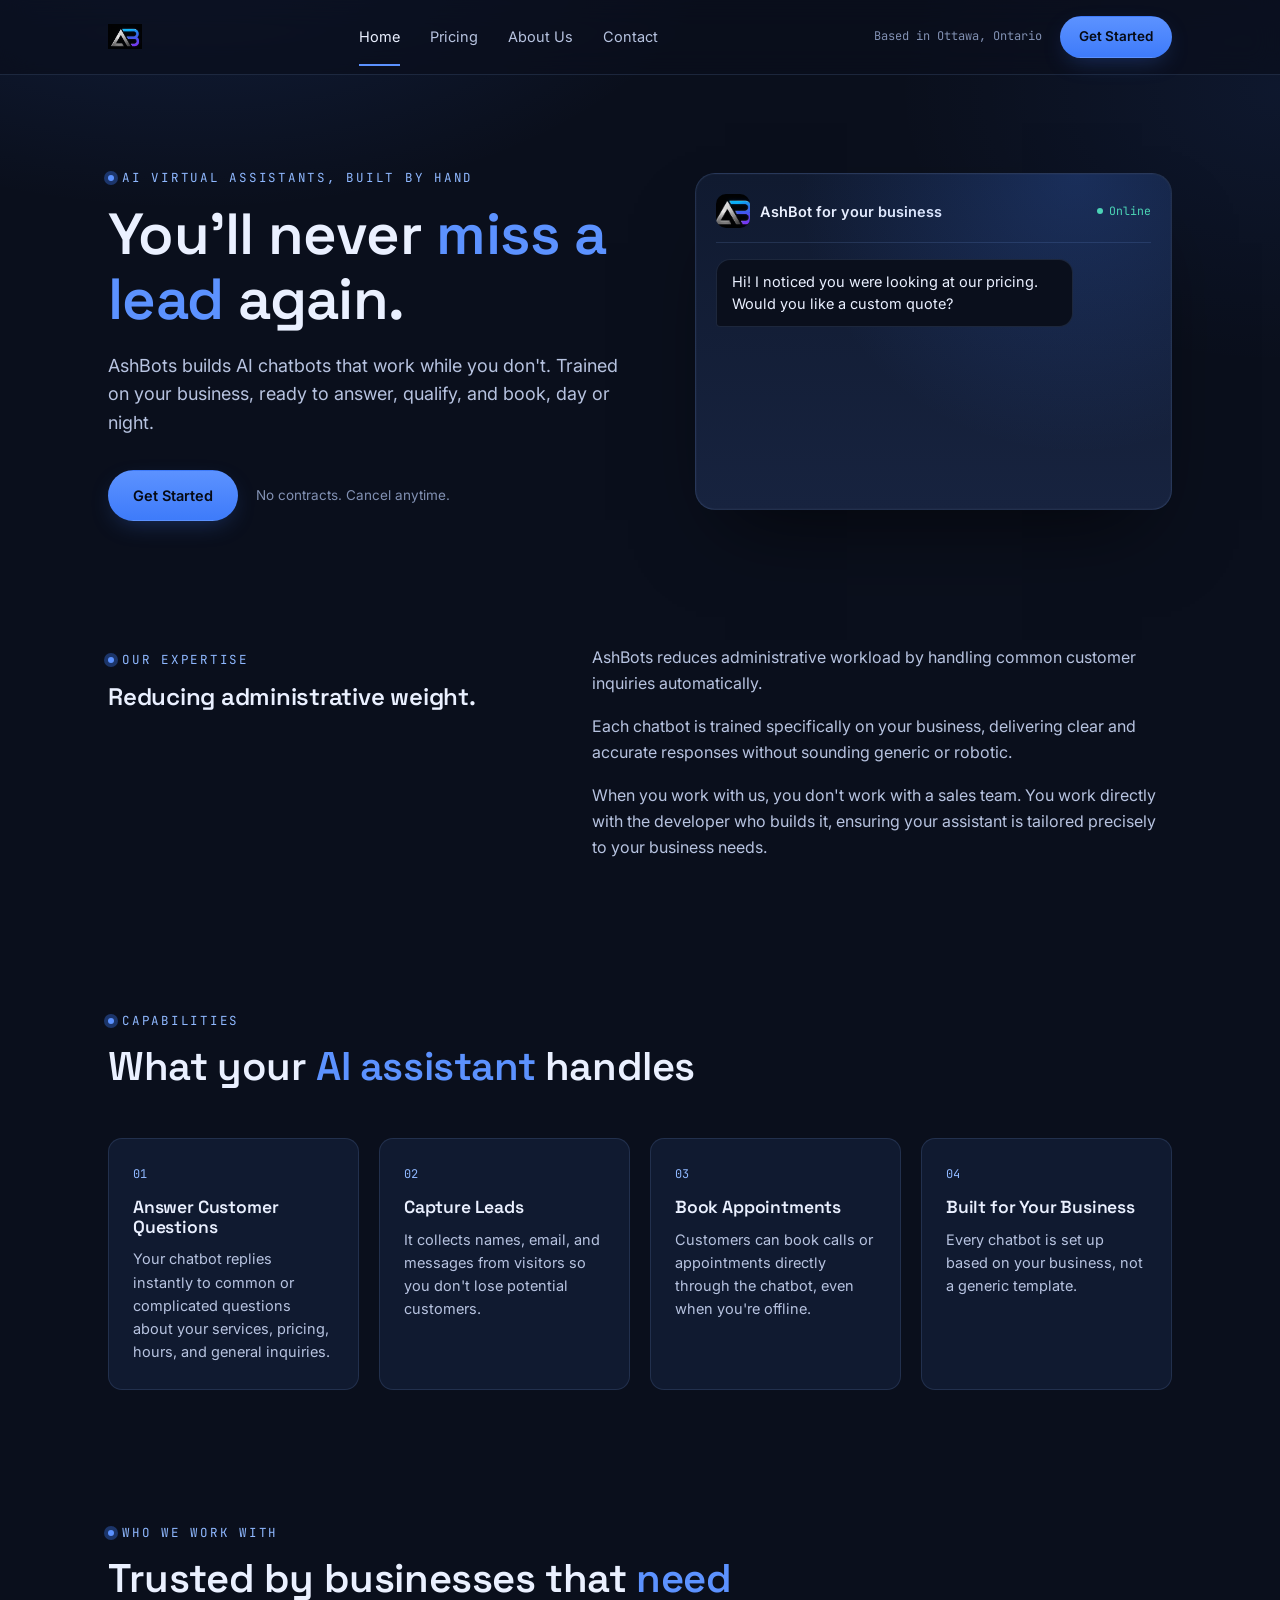
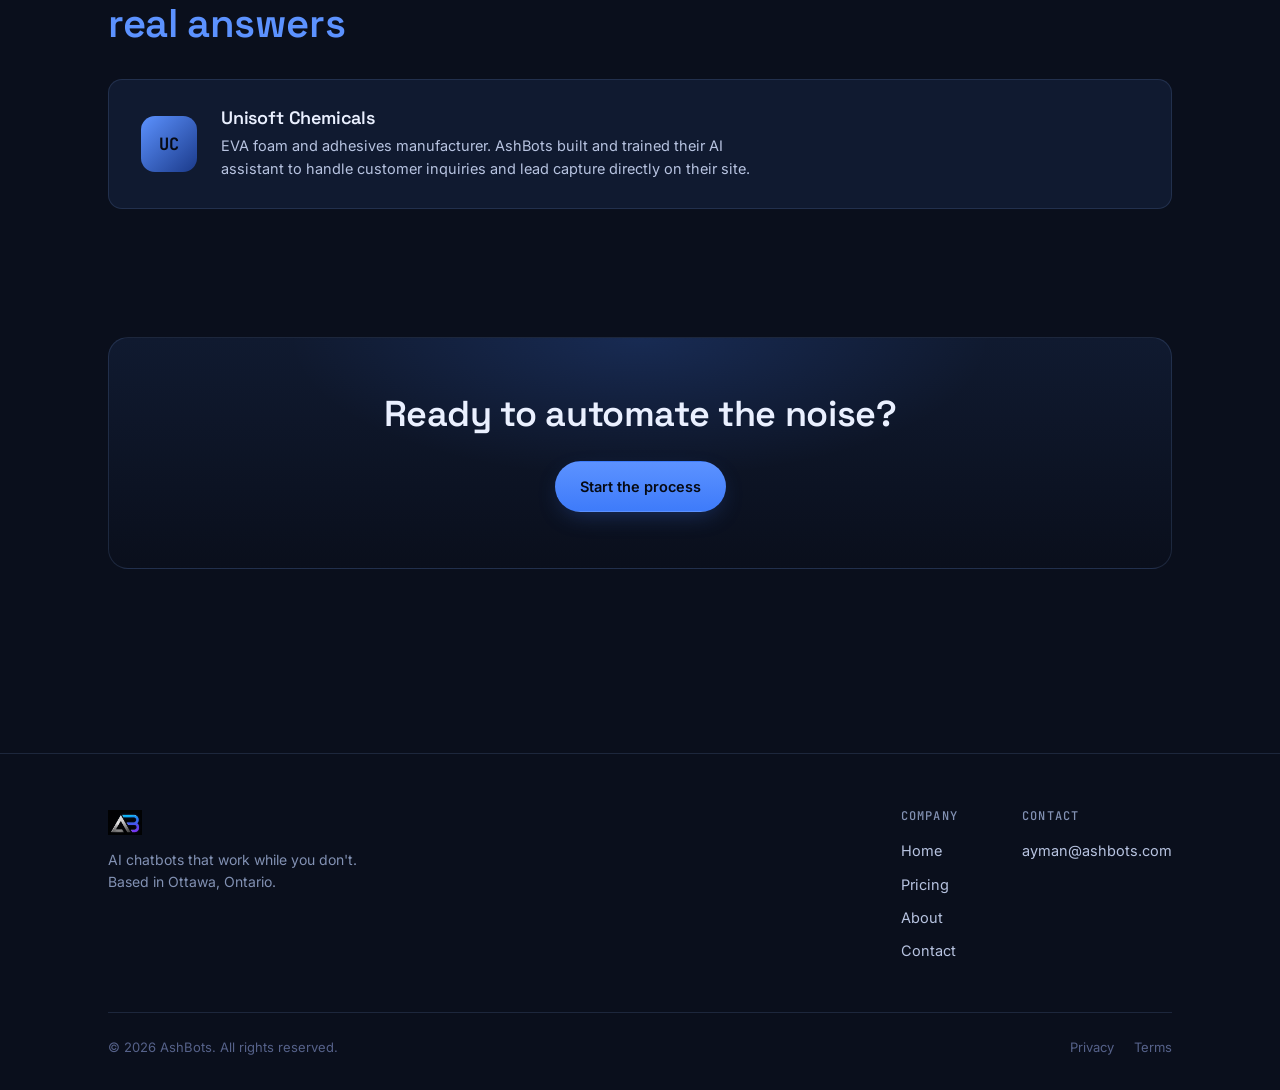
==== commit ad52d2cb: "Update index.html" ====
--- a/Ashbots/index.html
+++ b/Ashbots/index.html
@@ -8,14 +8,14 @@
 <meta name="keywords" content="AI chatbot, custom chatbot, business automation, lead capture, customer service, 24/7 support">
 <link rel="preconnect" href="https://fonts.googleapis.com">
 <link href="https://fonts.googleapis.com/css2?family=Space+Grotesk:wght@500;600;700&family=Inter:wght@400;500;600&family=JetBrains+Mono:wght@400;500&display=swap" rel="stylesheet">
-<link rel="icon" type="image/png" href="assets/favicon.png">
+<link rel="icon" type="image/png" href="favicon.png">
 <link rel="stylesheet" href="styles.css">
 </head>
 <body>
 
 <header class="site">
   <nav class="nav">
-    <a href="index.html" class="brand"><img src="assets/logo-icon.png" alt="AshBots" class="brand-icon"> AshBots</a>
+    <a href="index.html" class="brand"><img src="logo-icon.png" alt="AshBots" class="brand-logo"></a>
     <div class="nav-links">
       <a href="index.html" class="active">Home</a>
       <a href="pricing.html">Pricing</a>
@@ -44,7 +44,9 @@
 
     <div class="chat-demo">
       <div class="chat-head">
-        <div class="chat-avatar">AB</div>
+        <div class="chat-avatar">
+          <img src="logo-icon.png" alt="AshBots">
+        </div>
         <div class="who">AshBot for your business</div>
         <div class="status">Online</div>
       </div>
@@ -122,7 +124,7 @@
   <div class="wrap">
     <div class="footer-grid">
       <div class="footer-brand">
-        <a href="index.html" class="brand"><img src="assets/logo-icon.png" alt="AshBots" class="brand-icon"> AshBots</a>
+        <a href="index.html" class="brand"><img src="logo-icon.png" alt="AshBots" class="brand-logo"></a>
         <p>AI chatbots that work while you don't. Based in Ottawa, Ontario.</p>
       </div>
       <div class="footer-cols">
--- a/Ashbots/styles.css
+++ b/Ashbots/styles.css
@@ -167,6 +167,16 @@
   font-weight: 700;
   box-shadow: 0 0 0 1px rgba(255,255,255,0.06) inset;
 }
+.brand img.brand-icon {
+  width: 30px;
+  height: auto;
+  display: block;
+}
+.footer-brand img.brand-icon {
+  width: 32px;
+  height: auto;
+  display: block;
+}
 .nav-links {
   display: flex;
   align-items: center;
@@ -315,17 +325,25 @@
   border-bottom: 1px solid var(--line);
 }
 .chat-avatar {
-  width: 40px;
-  height: 40px;
-  display: flex;
-  align-items: center;
-  justify-content: center;
-}
-
+  width: 34px; height: 34px;
+  border-radius: 10px;
+  background: linear-gradient(135deg, var(--blue-400), #1b3a8a);
+  display: grid; place-items: center;
+  font-family: var(--font-mono);
+  font-size: 13px;
+  color: #060a14;
+  font-weight: 700;
+  overflow: hidden;
+}
 .chat-avatar img {
   width: 100%;
   height: 100%;
-  object-fit: contain;
+  object-fit: cover;
+}
+.brand-logo {
+  width: 34px;
+  height: auto;
+  display: block;
 }
 .chat-head .who { font-size: 14.5px; font-weight: 600; }
 .chat-head .status {
@@ -605,10 +623,73 @@
 .direct-box .email {
   font-family: var(--font-mono);
   color: var(--blue-300);
-  font-size: 14px;
-}
-.brand-logo {
-    height: 48px;
-    width: auto;
-    display: block;
-}
+  font-size: 15px;
+}
+
+/* ---------- Client spotlight (current: single client) ---------- */
+.spotlight-card {
+  display: flex;
+  align-items: center;
+  gap: 24px;
+  background: var(--navy-800);
+  border: 1px solid var(--line);
+  border-radius: var(--radius);
+  padding: 28px 32px;
+}
+.spotlight-mark {
+  flex-shrink: 0;
+  width: 56px;
+  height: 56px;
+  border-radius: 14px;
+  background: linear-gradient(135deg, var(--blue-400), #1b3a8a);
+  display: grid;
+  place-items: center;
+  font-family: var(--font-mono);
+  font-weight: 700;
+  font-size: 17px;
+  color: #060a14;
+}
+.spotlight-body h3 { font-size: 18px; margin-bottom: 6px; }
+.spotlight-body p { color: var(--ink-300); font-size: 14.5px; margin: 0; max-width: 60ch; }
+
+@media (max-width: 600px) {
+  .spotlight-card { flex-direction: column; text-align: center; }
+}
+
+/* ---------- Logo marquee (activate once there are 4+ client logos) ----------
+   Swap the .spotlight-card block in index.html for the markup below, then
+   add more .marquee-track img entries as you sign clients:
+
+   <div class="marquee">
+     <div class="marquee-track">
+       <img src="assets/clients/client-1.png" alt="Client name">
+       <img src="assets/clients/client-2.png" alt="Client name">
+       ... duplicate the same set once more in the same track so the loop
+       is seamless (the animation scrolls exactly 50%, then resets) ...
+     </div>
+   </div>
+------------------------------------------------------------------- */
+.marquee {
+  overflow: hidden;
+  -webkit-mask-image: linear-gradient(90deg, transparent, #000 8%, #000 92%, transparent);
+  mask-image: linear-gradient(90deg, transparent, #000 8%, #000 92%, transparent);
+}
+.marquee-track {
+  display: flex;
+  align-items: center;
+  gap: 64px;
+  width: max-content;
+  animation: marquee-scroll 28s linear infinite;
+}
+.marquee-track img {
+  height: 32px;
+  width: auto;
+  opacity: 0.6;
+  filter: grayscale(1) brightness(1.6);
+  transition: opacity 0.2s ease;
+}
+.marquee-track img:hover { opacity: 1; }
+@keyframes marquee-scroll {
+  from { transform: translateX(0); }
+  to { transform: translateX(-50%); }
+}
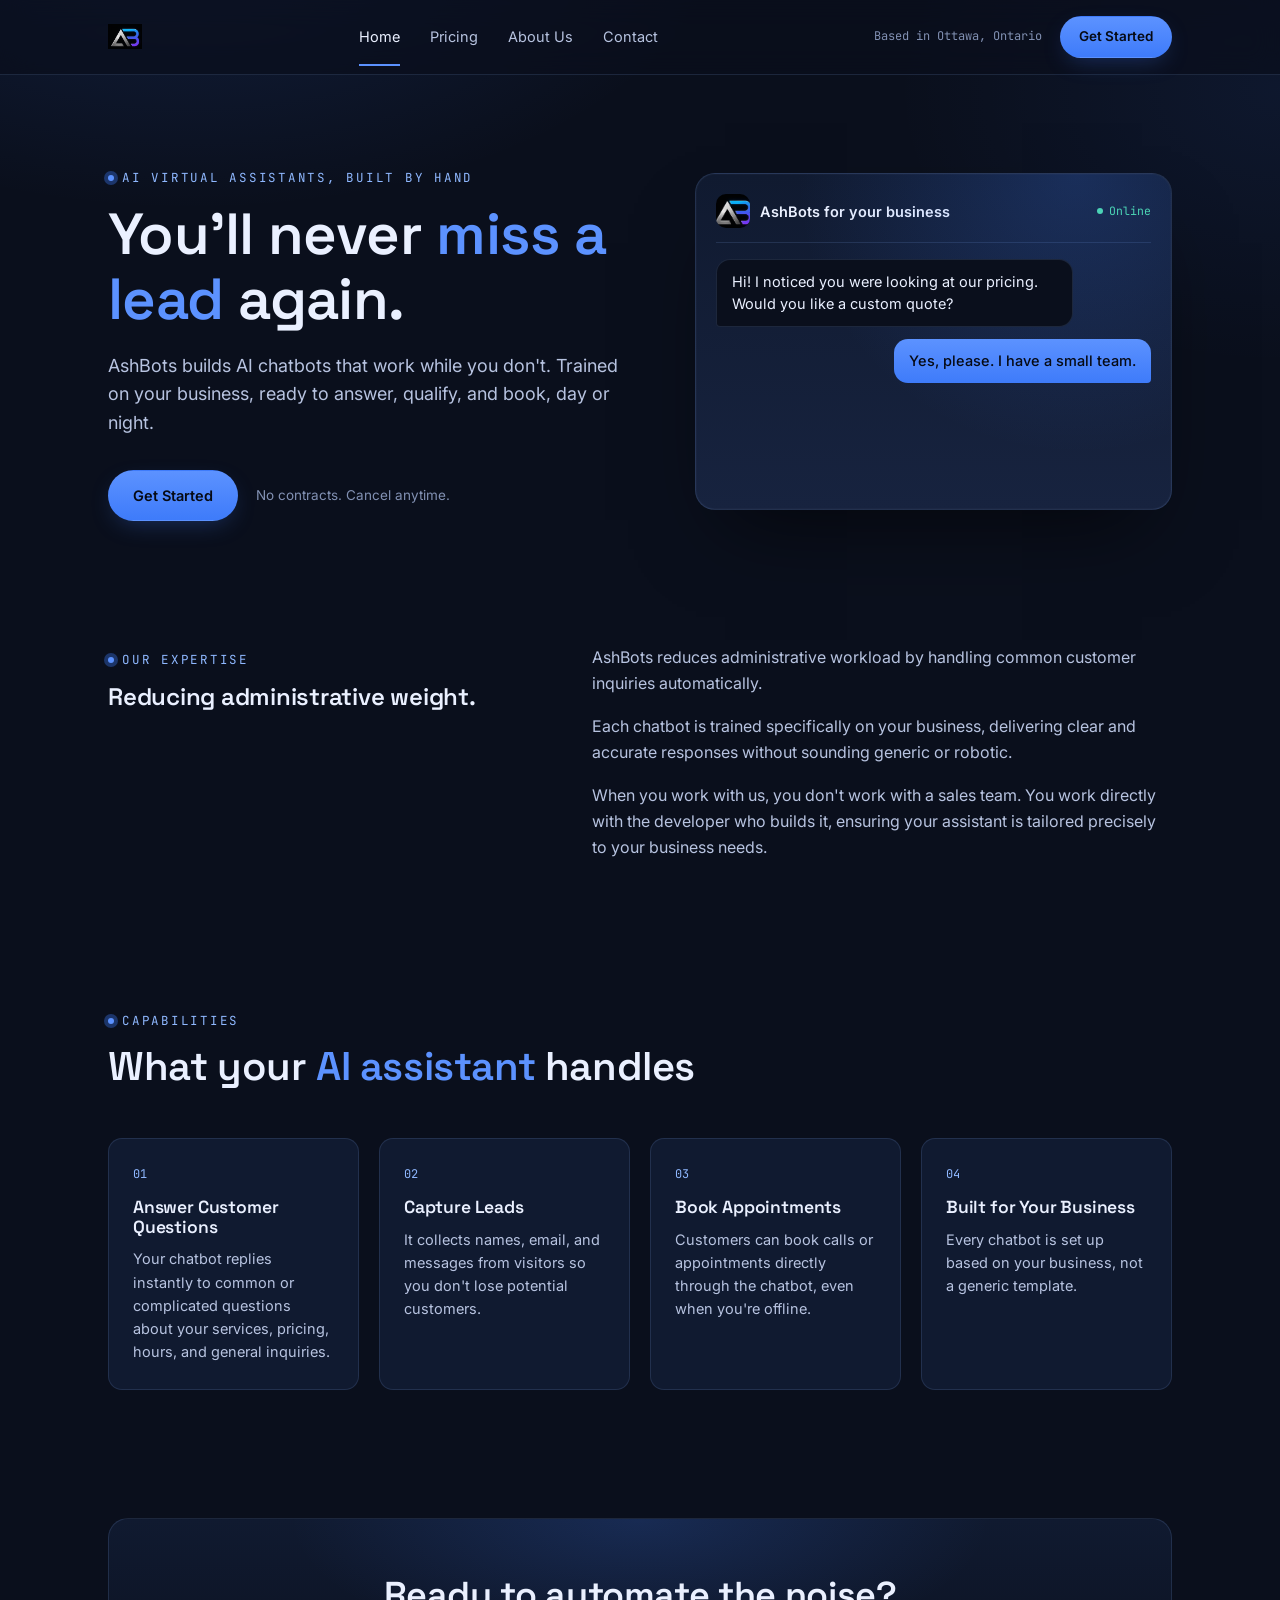
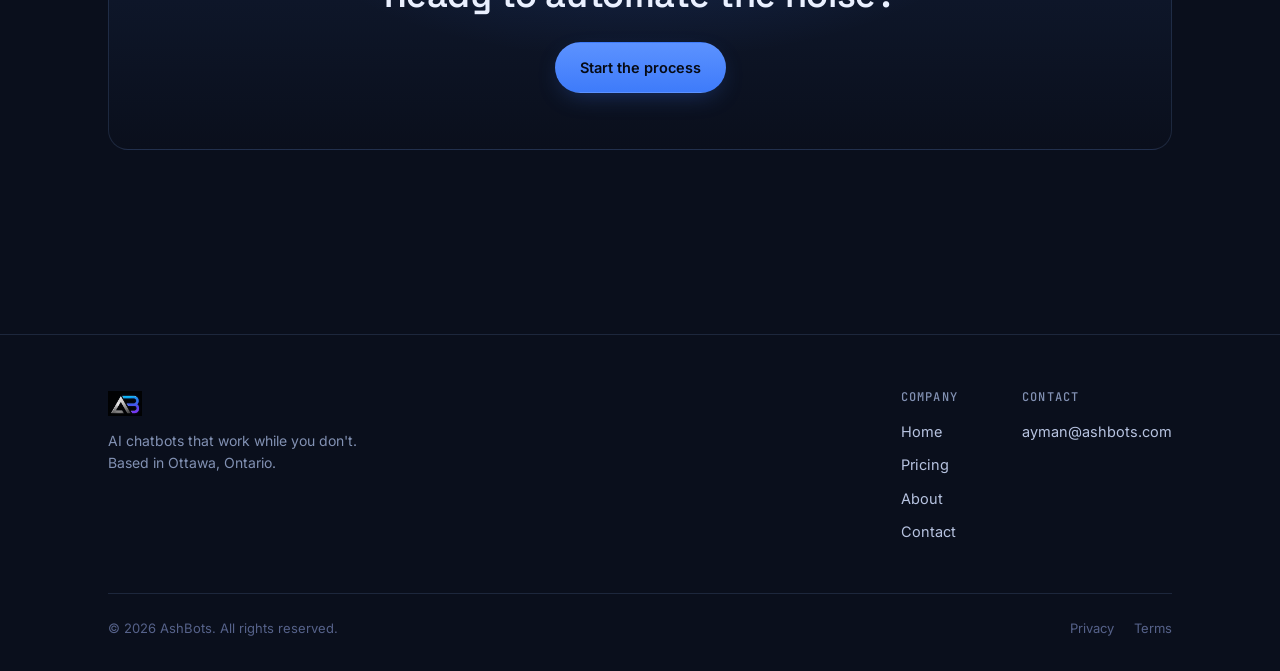
==== commit c35dea3d: "Fix HTML structure and update branding text" ====
--- a/Ashbots/index.html
+++ b/Ashbots/index.html
@@ -8,14 +8,16 @@
 <meta name="keywords" content="AI chatbot, custom chatbot, business automation, lead capture, customer service, 24/7 support">
 <link rel="preconnect" href="https://fonts.googleapis.com">
 <link href="https://fonts.googleapis.com/css2?family=Space+Grotesk:wght@500;600;700&family=Inter:wght@400;500;600&family=JetBrains+Mono:wght@400;500&display=swap" rel="stylesheet">
+<link rel="stylesheet" href="styles.css">
 <link rel="icon" type="image/png" href="favicon.png">
-<link rel="stylesheet" href="styles.css">
 </head>
 <body>
 
 <header class="site">
   <nav class="nav">
-    <a href="index.html" class="brand"><img src="logo-icon.png" alt="AshBots" class="brand-logo"></a>
+    <a href="index.html" class="brand">
+      <img src="logo-icon.png" alt="AshBots" class="brand-logo">
+    </a>
     <div class="nav-links">
       <a href="index.html" class="active">Home</a>
       <a href="pricing.html">Pricing</a>
@@ -47,7 +49,7 @@
         <div class="chat-avatar">
           <img src="logo-icon.png" alt="AshBots">
         </div>
-        <div class="who">AshBot for your business</div>
+        <div class="who">AshBots for your business</div>
         <div class="status">Online</div>
       </div>
       <div class="chat-body" id="chatBody"></div>
@@ -97,20 +99,6 @@
     </div>
   </section>
 
-  <section id="spotlight">
-    <div class="section-head" style="margin-bottom: 32px;">
-      <span class="eyebrow">Who we work with</span>
-      <h2>Trusted by businesses that <span class="accent">need real answers</span></h2>
-    </div>
-    <div class="spotlight-card">
-      <div class="spotlight-mark">UC</div>
-      <div class="spotlight-body">
-        <h3>Unisoft Chemicals</h3>
-        <p>EVA foam and adhesives manufacturer. AshBots built and trained their AI assistant to handle customer inquiries and lead capture directly on their site.</p>
-      </div>
-    </div>
-  </section>
-
   <section>
     <div class="cta-band">
       <h2>Ready to automate the noise?</h2>
@@ -124,7 +112,9 @@
   <div class="wrap">
     <div class="footer-grid">
       <div class="footer-brand">
-        <a href="index.html" class="brand"><img src="logo-icon.png" alt="AshBots" class="brand-logo"></a>
+        <a href="index.html" class="brand">
+          <img src="logo-icon.png" alt="AshBots" class="brand-logo">
+        </a>
         <p>AI chatbots that work while you don't. Based in Ottawa, Ontario.</p>
       </div>
       <div class="footer-cols">
@@ -154,3 +144,5 @@
 <script src="script.js"></script>
 </body>
 </html>
+
+
